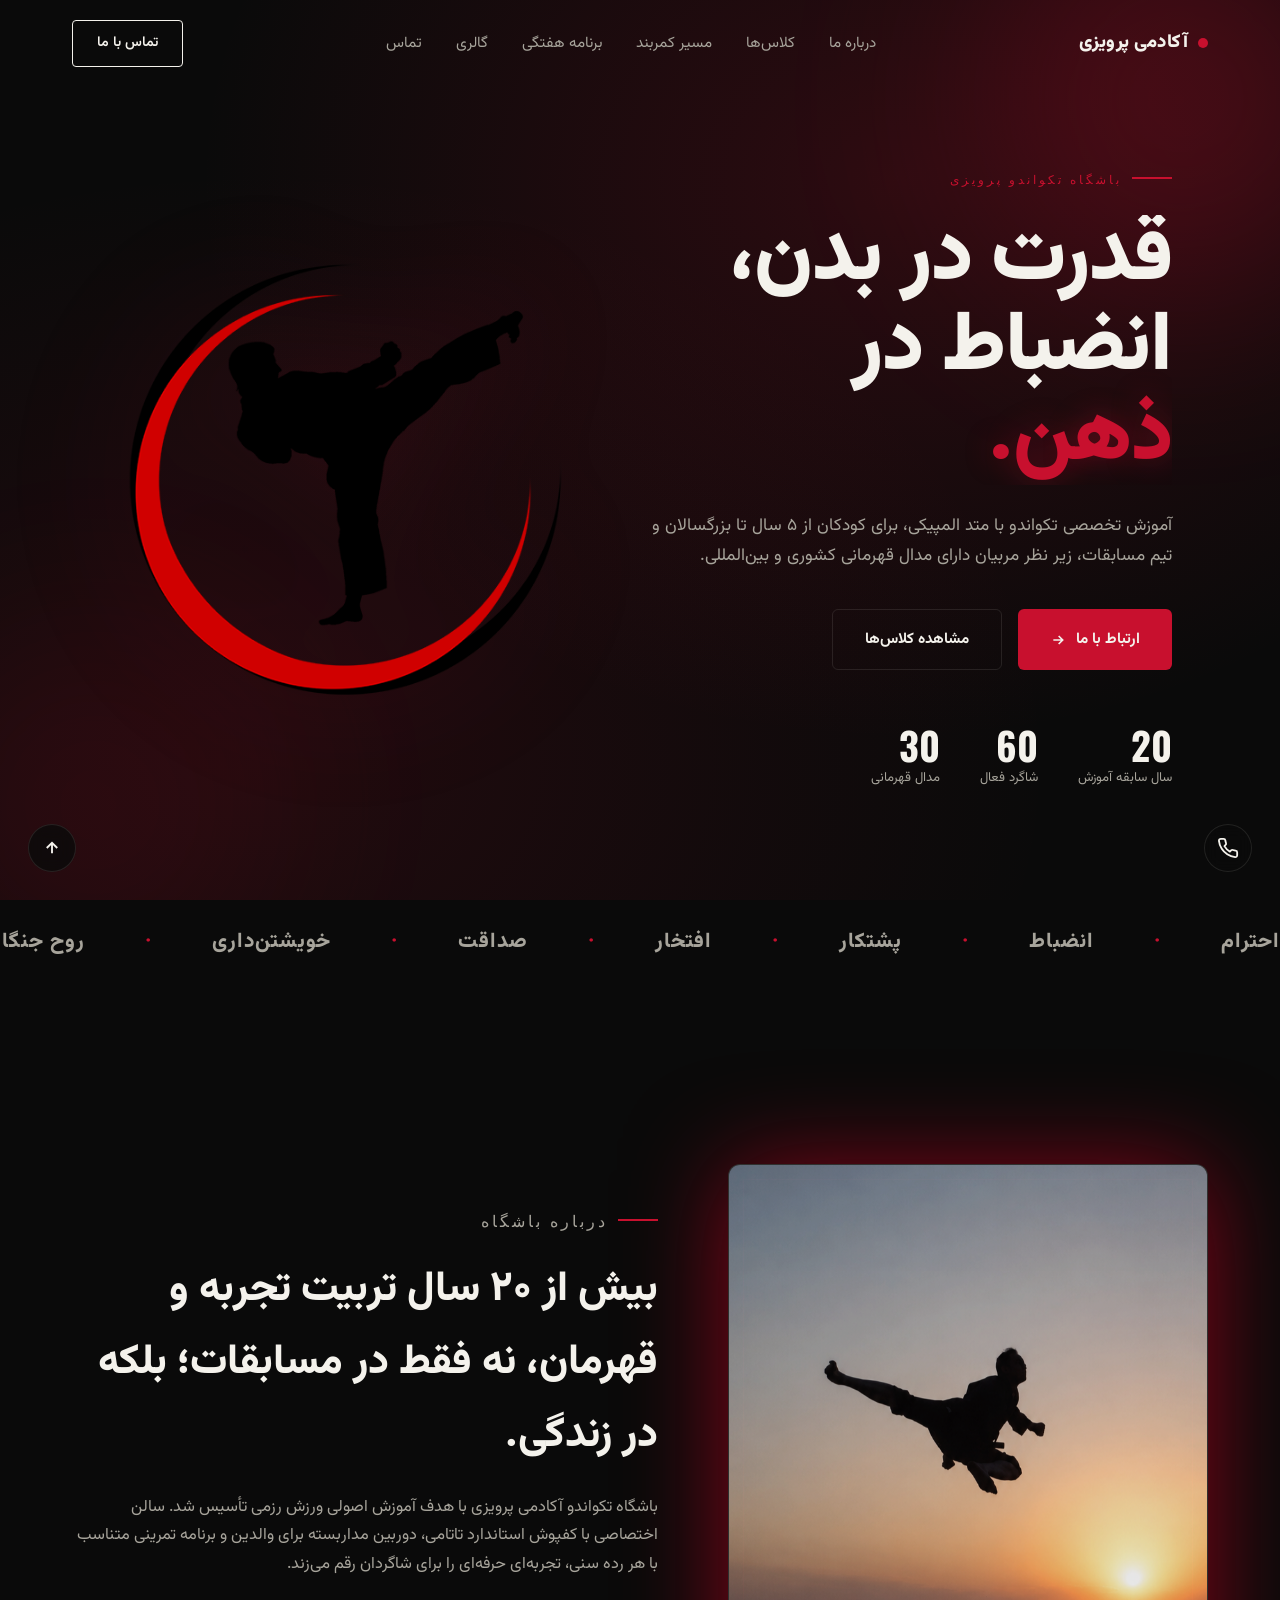
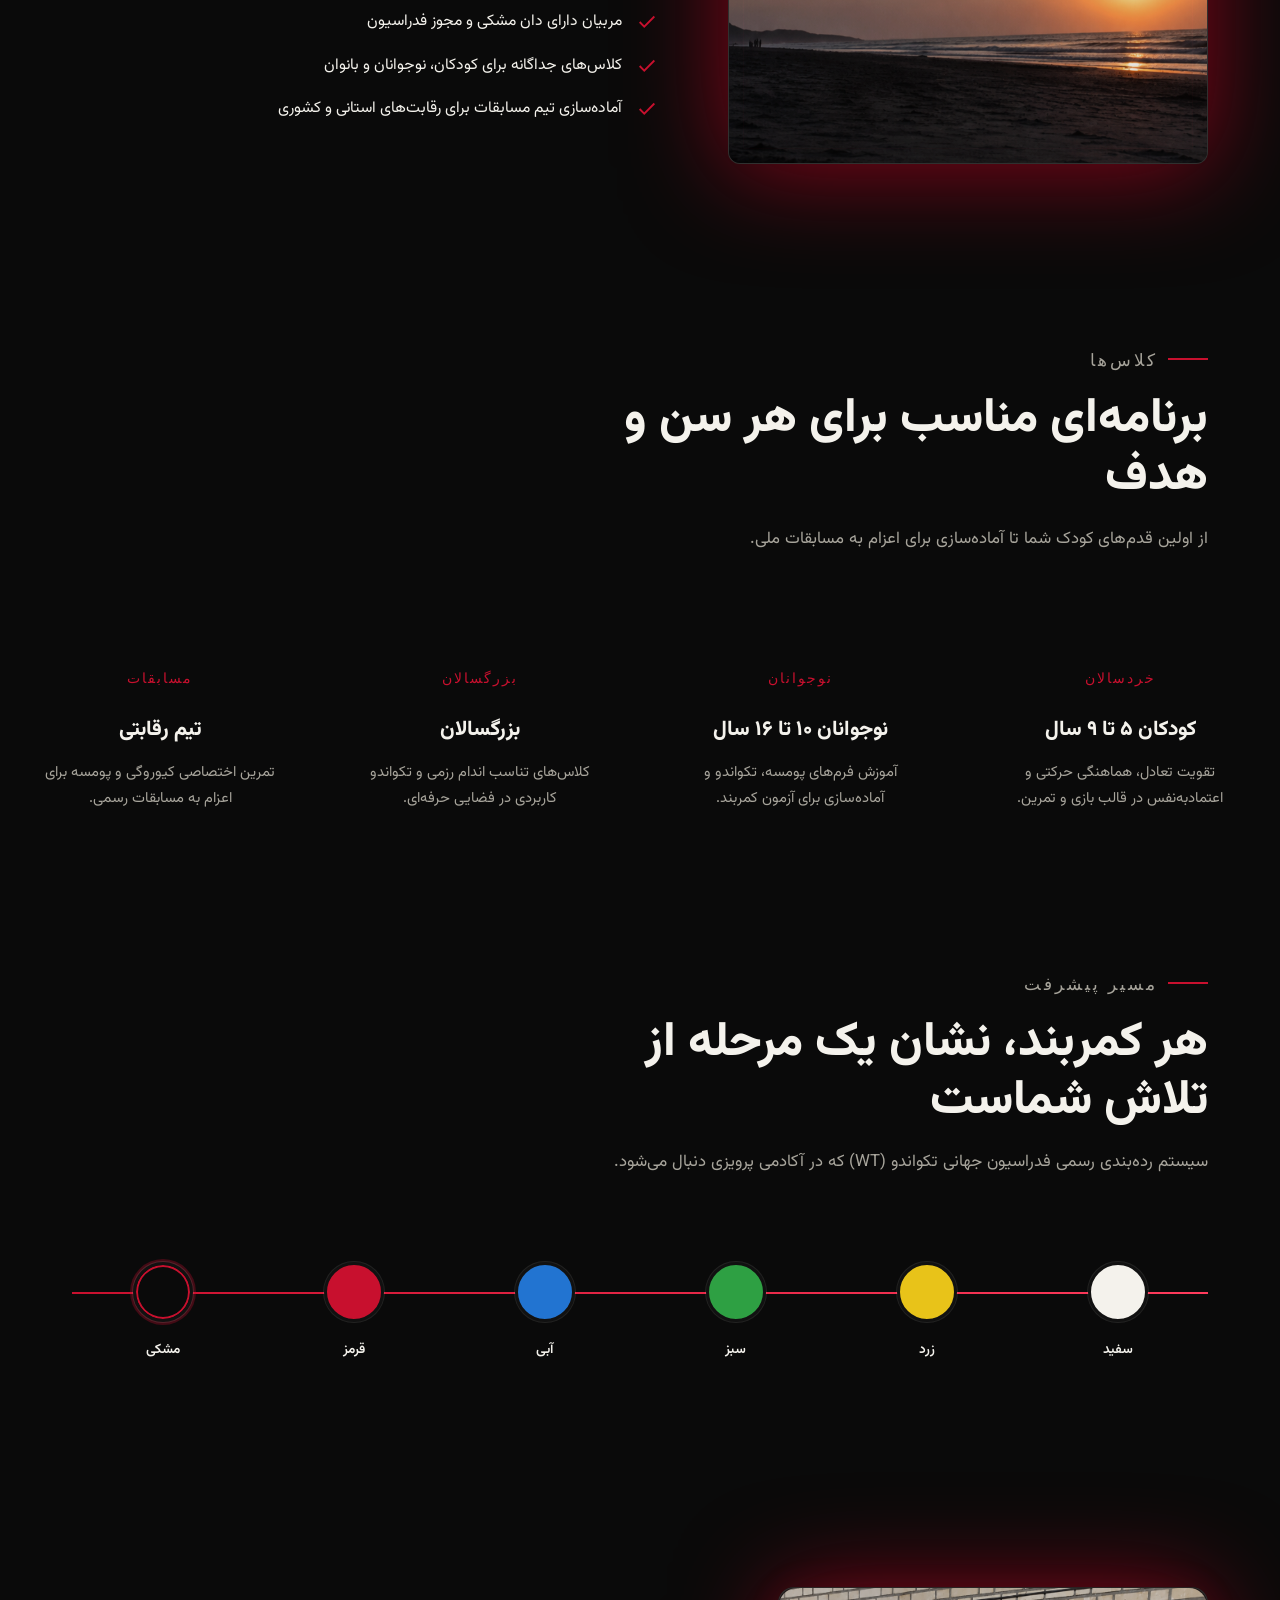
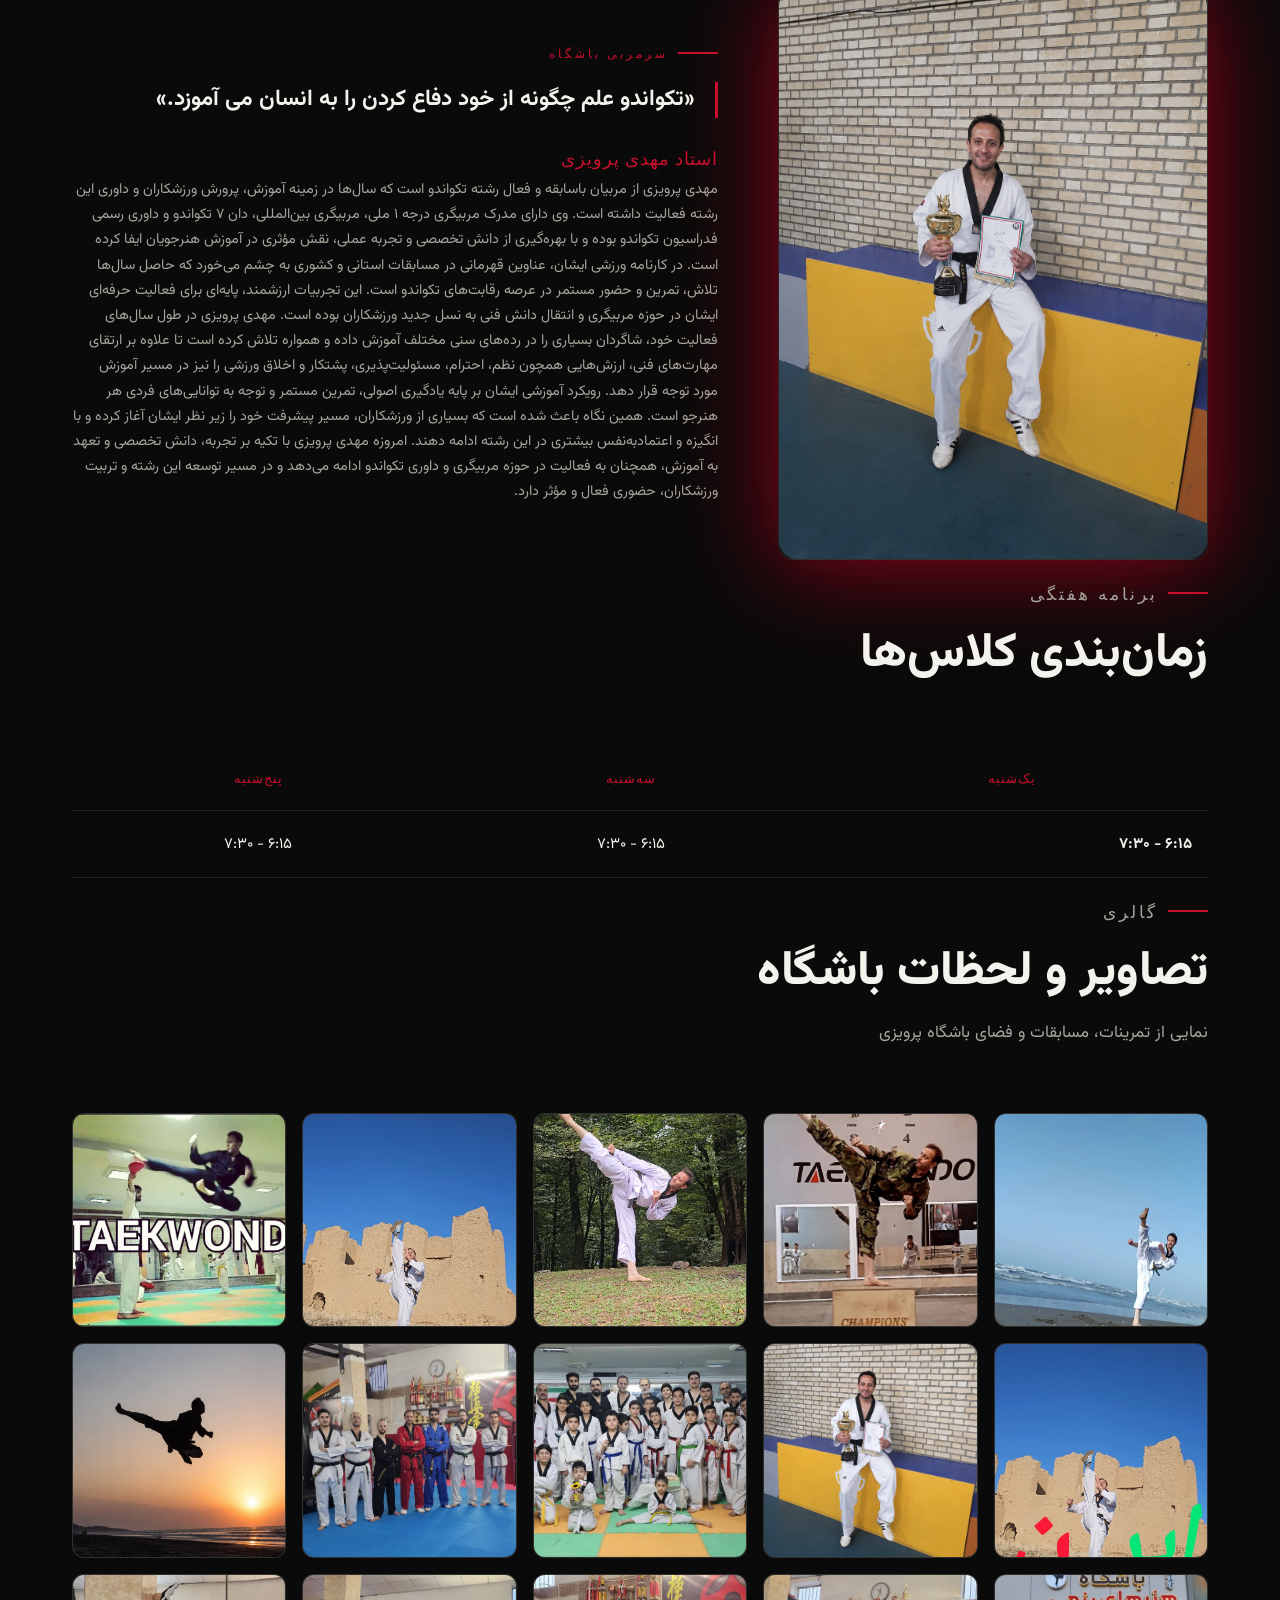
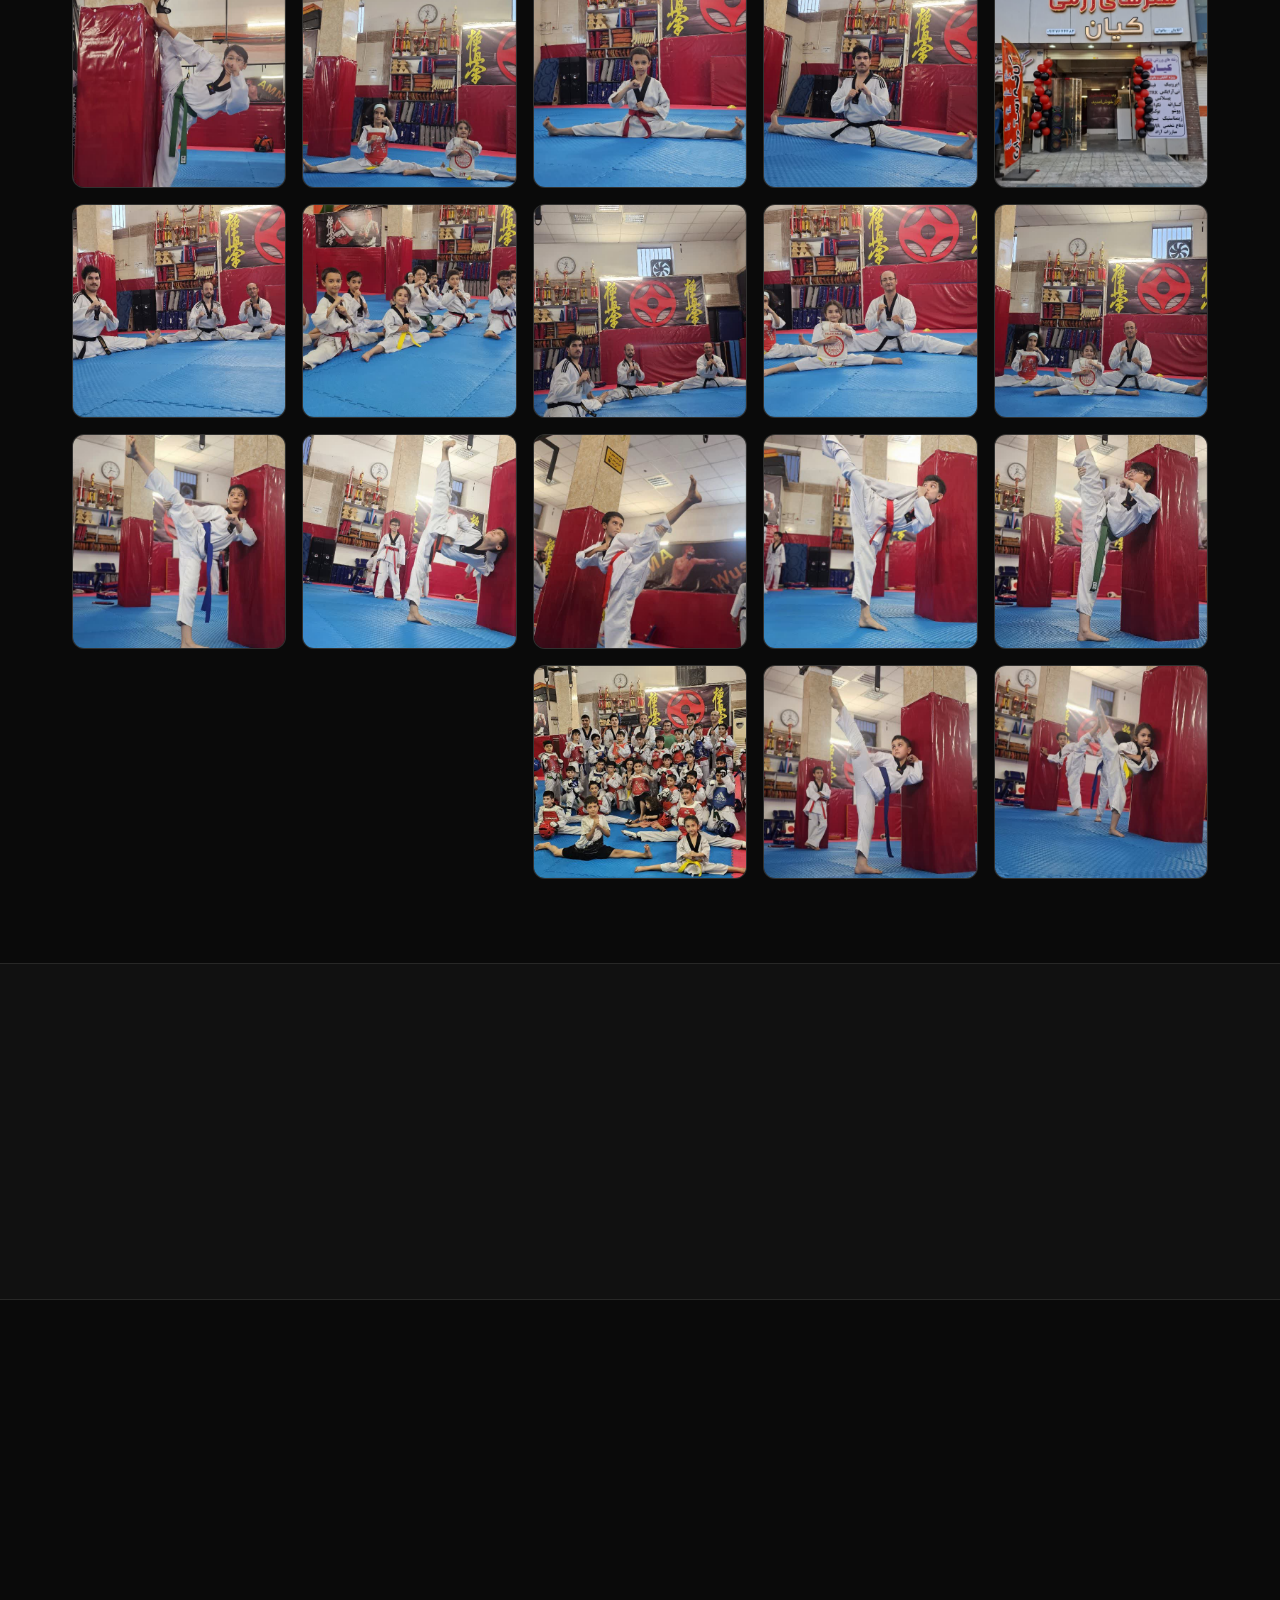
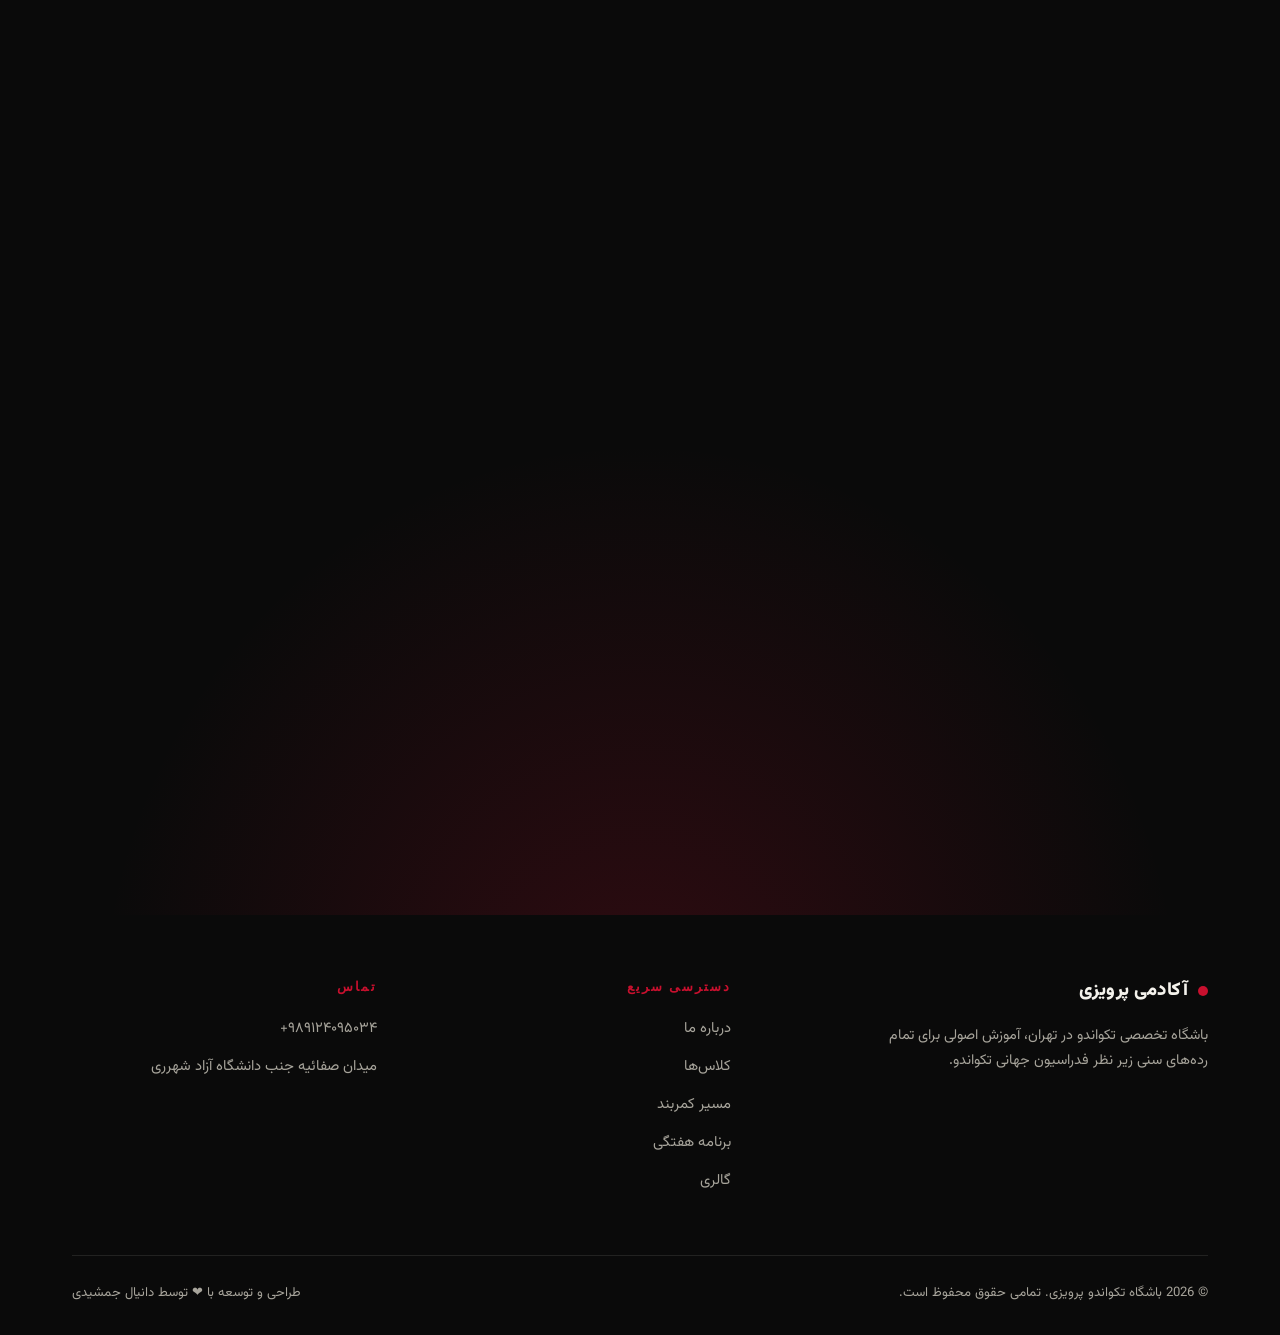
==== index.html @ 599b78d4 "Initial TKD Parvizi Project" ====
<!doctype html>
<html lang="fa" dir="rtl">
  <head>
    <meta charset="UTF-8" />
    <meta
      name="viewport"
      content="width=device-width, initial-scale=1.0, maximum-scale=5.0, viewport-fit=cover"
    />

    <!-- ==================== PWA META TAGS ==================== -->
    <meta name="theme-color" content="#0a0a0a" />
    <meta name="apple-mobile-web-app-capable" content="yes" />
    <meta name="mobile-web-app-capable" content="yes" />
    <meta name="apple-mobile-web-app-title" content="آکادمی تکواندو پرویزی" />
    <meta
      name="apple-mobile-web-app-status-bar-style"
      content="black-translucent"
    />

    <!-- ==================== APPLE TOUCH ICONS ==================== -->
    <link rel="apple-touch-icon" sizes="180x180" href="./assets/images/1.png?v=1" />
    <link rel="apple-touch-icon" sizes="152x152" href="./assets/images/1.png?v=1" />
    <link rel="apple-touch-icon" sizes="120x120" href="./assets/images/1.png?v=1" />
    <link rel="apple-touch-icon" sizes="76x76" href="./assets/images/1.png?v=1" />
    <link rel="apple-touch-icon" sizes="60x60" href="./assets/images/1.png?v=1" />

    <!-- ==================== FAVICON ==================== -->
    <link
      rel="icon"
      type="image/png?v=1"
      sizes="192x192"
      href="./assets/images/1.png?v=1"
    />
    <link
      rel="icon"
      type="image/png?v=1"
      sizes="32x32"
      href="./assets/images/1.png?v=1"
    />
    <link
      rel="icon"
      type="image/png?v=1"
      sizes="16x16"
      href="./assets/images/1.png?v=1"
    />
    <link rel="icon" type="image/x-icon" href="./assets/images/1.png?v=1" />
    <link
      rel="shortcut icon"
      href="./assets/images/1.png?v=1"
      type="image/x-icon"
    />

    <!-- ==================== MANIFEST ==================== -->
    <link rel="manifest" href="./assets/pwa/manifest.json?v=1" />

    <!-- ==================== PRIMARY SEO ==================== -->
    <title>آکادمی تکواندو پرویزی | حرفه‌ای‌ترین آموزش تکواندو در تهران</title>
    <meta
      name="description"
      content="آکادمی تکواندو پرویزی با ۲۰ سال سابقه، مربیان بین‌المللی دارای مدال جهانی، کلاس‌های تخصصی کودکان، نوجوانان، بزرگسالان و تیم مسابقات. جلسه رایگان رزرو کنید."
    />
    <meta
      name="keywords"
      content="آکادمی تکواندو, آموزش تکواندو, تکواندو تهران, کلاس تکواندو, مربی تکواندو, دان مشکی, تکواندو کودکان, تکواندو پرویزی, تکواندو بزرگسالان, مهدی پرویزی"
    />
    <meta name="author" content="آکادمی تکواندو پرویزی" />
    <meta name="robots" content="index, follow, max-image-preview:large" />
    <link rel="canonical" href="https://tkdparvizi.github.io/" />

    <!-- ==================== OPEN GRAPH ==================== -->
    <meta property="og:type" content="website" />
    <meta property="og:locale" content="fa_IR" />
    <meta
      property="og:title"
      content="آکادمی تکواندو پرویزی | قدرت، انضباط، افتخار"
    />
    <meta
      property="og:description"
      content="آموزش حرفه‌ای تکواندو برای همه سنین با مربیان بین‌المللی دارای مدال جهانی. کلاس رایگان آزمایشی رزرو کنید."
    />
    <meta property="og:url" content="https://tkdparvizi.github.io/" />
    <meta property="og:site_name" content="آکادمی تکواندو پرویزی" />
    <meta
      property="og:image"
      content="https://tkdparvizi.github.io/assets/images/1.png?v=1"
    />
    <meta property="og:image:width" content="1200" />
    <meta property="og:image:height" content="630" />

    <!-- ==================== TWITTER CARD ==================== -->
    <meta name="twitter:card" content="summary_large_image" />
    <meta
      name="twitter:title"
      content="آکادمی تکواندو پرویزی | قدرت، انضباط، افتخار"
    />
    <meta
      name="twitter:description"
      content="آموزش حرفه‌ای تکواندو برای همه سنین با مربیان بین‌المللی. کلاس رایگان آزمایشی رزرو کنید."
    />
    <meta
      name="twitter:image"
      content="https://tkdparvizi.github.io/assets/images/1.png?v=1"
    />

    <!-- ==================== PRELOAD & PERFORMANCE ==================== -->
    <link rel="preconnect" href="https://fonts.googleapis.com" />
    <link rel="preconnect" href="https://fonts.gstatic.com" crossorigin />
    <link
      href="https://fonts.googleapis.com/css2?family=Vazirmatn:wght@400;500;700;800;900&family=Oswald:wght@400;500;600;700&display=swap"
      rel="stylesheet"
    />

    <!-- ==================== STRUCTURED DATA (JSON-LD) ==================== -->
    <script type="application/ld+json">
      {
        "@context": "https://schema.org",
        "@type": "SportsActivityLocation",
        "name": "آکادمی تکواندو پرویزی",
        "alternateName": "Parvizi Taekwondo Academy",
        "description": "آموزش تکواندو برای کودکان، نوجوانان و بزرگسالان با مربیان بین‌المللی دارای مدال جهانی.",
        "url": "https://tkdparvizi.github.io/",
        "telephone": "+989124095034",
        "priceRange": "$$",
        "image": "https://tkdparvizi.github.io/assets/images/1.png?v=1",
        "address": {
          "@type": "PostalAddress",
          "streetAddress": "میدان صفائیه، جنب دانشگاه آزاد شهرری",
          "addressLocality": "تهران",
          "addressRegion": "تهران",
          "postalCode": "1234567890",
          "addressCountry": "IR"
        },
        "geo": {
          "@type": "GeoCoordinates",
          "latitude": 35.608909,
          "longitude": 51.4499243
        },
        "openingHoursSpecification": [
          {
            "@type": "OpeningHoursSpecification",
            "dayOfWeek": [
              "Saturday",
              "Sunday",
              "Monday",
              "Tuesday",
              "Wednesday",
              "Thursday"
            ],
            "opens": "18:15",
            "closes": "19:30"
          }
        ],
        "founder": {
          "@type": "Person",
          "name": "مهدی پرویزی",
          "jobTitle": "سرمربی و موسس",
          "description": "مربی درجه ۱ ملی، مربی بین‌المللی، دان ۷ تکواندو، داوری رسمی فدراسیون تکواندو"
        },
        "sameAs": [
          "https://www.instagram.com/taekwondo.parvizi/",
          "https://t.me/taekwondo_parvizi"
        ]
      }
    </script>

    <!-- ==================== STYLESHEETS ==================== -->
    <link rel="stylesheet" href="./assets/css/styles.css?v=1" />
  </head>
  <body>
    <!-- ==================== PRELOADER ==================== -->
    <div id="preloader">
      <div class="loader-ring"></div>
    </div>

    <!-- ==================== NAV ==================== -->
    <header class="site-nav" id="siteNav">
      <div class="wrap nav-inner">
        <a href="#top" class="brand"><span class="dot"></span> آکادمی پرویزی</a>
        <nav class="nav-links" id="navLinks">
          <a href="#about">درباره ما</a>
          <a href="#programs">کلاس‌ها</a>
          <a href="#belts">مسیر کمربند</a>
          <a href="#schedule">برنامه هفتگی</a>
          <a href="#gallery">گالری</a>
          <a href="#contact">تماس</a>
        </nav>
        <a href="#contact" class="nav-cta">تماس با ما</a>
        <button class="burger" id="burgerBtn" aria-label="منو">☰</button>
      </div>
    </header>

    <main id="top">
      <!-- ==================== HERO ==================== -->
      <section class="hero" aria-label="معرفی باشگاه">
        <div class="wrap hero-grid">
          <div>
            <p class="eyebrow">باشگاه تکواندو پرویزی</p>
            <h1>
              <span class="line"><span>قدرت در بدن،</span></span>
              <span class="line"
                ><span>انضباط در <span class="accent">ذهن.</span></span></span
              >
            </h1>
            <p class="lead">
              آموزش تخصصی تکواندو با متد المپیکی، برای کودکان از ۵ سال تا
              بزرگسالان و تیم مسابقات، زیر نظر مربیان دارای مدال قهرمانی کشوری و
              بین‌المللی.
            </p>
            <div class="hero-actions">
              <a href="#contact" class="btn btn-primary">
                ارتباط با ما
                <svg
                  width="16"
                  height="16"
                  viewBox="0 0 24 24"
                  fill="none"
                  stroke="currentColor"
                  stroke-width="2.5"
                >
                  <path d="M5 12h14M13 6l6 6-6 6" />
                </svg>
              </a>
              <a href="#programs" class="btn btn-ghost">مشاهده کلاس‌ها</a>
            </div>
            <div class="hero-stats">
              <div class="stat">
                <b data-count="20">0</b><span>سال سابقه آموزش</span>
              </div>
              <div class="stat">
                <b data-count="60">0</b><span>شاگرد فعال</span>
              </div>
              <div class="stat">
                <b data-count="30">0</b><span>مدال قهرمانی</span>
              </div>
            </div>
          </div>

          <div class="hero-art" aria-hidden="true">
            <img src="./assets/images/1.png?v=1" alt="header-img" />
          </div>
        </div>
      </section>

      <!-- ==================== MARQUEE ==================== -->
      <div class="marquee" aria-hidden="true">
        <div class="marquee-track">
          <span
            >احترام <em>·</em> انضباط <em>·</em> پشتکار <em>·</em> افتخار
            <em>·</em> صداقت <em>·</em> خویشتن‌داری <em>·</em> روح جنگاور
            <em>·</em></span
          >
          <span
            >احترام <em>·</em> انضباط <em>·</em> پشتکار <em>·</em> افتخار
            <em>·</em> صداقت <em>·</em> خویشتن‌داری <em>·</em> روح جنگاور
            <em>·</em></span
          >
        </div>
      </div>

      <!-- ==================== ABOUT ==================== -->
      <section id="about">
        <div class="wrap">
          <div class="about-grid">
            <div
              class="about-visual reveal"
              style="box-shadow: 0px 5px 100px #ba001fb6"
            >
              <img src="./assets/images/2.png?v=1" alt="about-img" />
            </div>
            <div class="about-text reveal">
              <p class="sec-tag">درباره باشگاه</p>
              <h2
                style="
                  font-family: var(--display);
                  font-weight: 800;
                  font-size: clamp(1.8rem, 3.6vw, 2.6rem);
                  margin-bottom: 20px;
                "
              >
                بیش از ۲۰ سال تربیت تجربه و قهرمان، نه فقط در مسابقات؛ بلکه در
                زندگی.
              </h2>
              <p>
                باشگاه تکواندو آکادمی پرویزی با هدف آموزش اصولی ورزش رزمی تأسیس
                شد. سالن اختصاصی با کفپوش استاندارد تاتامی، دوربین مداربسته برای
                والدین و برنامه تمرینی متناسب با هر رده سنی، تجربه‌ای حرفه‌ای را
                برای شاگردان رقم می‌زند.
              </p>
              <ul class="about-list">
                <li>
                  <svg
                    viewBox="0 0 24 24"
                    fill="none"
                    stroke="currentColor"
                    stroke-width="2.5"
                  >
                    <path d="M20 6L9 17l-5-5" />
                  </svg>
                  مربیان دارای دان مشکی و مجوز فدراسیون
                </li>
                <li>
                  <svg
                    viewBox="0 0 24 24"
                    fill="none"
                    stroke="currentColor"
                    stroke-width="2.5"
                  >
                    <path d="M20 6L9 17l-5-5" />
                  </svg>
                  کلاس‌های جداگانه برای کودکان، نوجوانان و بانوان
                </li>
                <li>
                  <svg
                    viewBox="0 0 24 24"
                    fill="none"
                    stroke="currentColor"
                    stroke-width="2.5"
                  >
                    <path d="M20 6L9 17l-5-5" />
                  </svg>
                  آماده‌سازی تیم مسابقات برای رقابت‌های استانی و کشوری
                </li>
              </ul>
            </div>
          </div>
        </div>
      </section>

      <!-- ==================== PROGRAMS ==================== -->
      <section id="programs" class="tight">
        <div class="wrap">
          <div class="sec-head reveal">
            <p class="sec-tag">کلاس‌ها</p>
            <h2>برنامه‌ای مناسب برای هر سن و هدف</h2>
            <p>
              از اولین قدم‌های کودک شما تا آماده‌سازی برای اعزام به مسابقات ملی.
            </p>
          </div>
        </div>
        <div class="program-grid reveal-stagger reveal">
          <div class="program-card rs-item">
            <span class="program-num"> خردسالان</span>
            <h3>کودکان ۵ تا ۹ سال</h3>
            <p>
              تقویت تعادل، هماهنگی حرکتی و اعتماد‌به‌نفس در قالب بازی و تمرین.
            </p>
          </div>
          <div class="program-card rs-item">
            <span class="program-num"> نوجوانان</span>
            <h3>نوجوانان ۱۰ تا ۱۶ سال</h3>
            <p>آموزش فرم‌های پومسه، تکواندو و آماده‌سازی برای آزمون کمربند.</p>
          </div>
          <div class="program-card rs-item">
            <span class="program-num"> بزرگسالان</span>
            <h3>بزرگسالان</h3>
            <p>کلاس‌های تناسب اندام رزمی و تکواندو کاربردی در فضایی حرفه‌ای.</p>
          </div>
          <div class="program-card rs-item">
            <span class="program-num"> مسابقات</span>
            <h3>تیم رقابتی</h3>
            <p>تمرین اختصاصی کیوروگی و پومسه برای اعزام به مسابقات رسمی.</p>
          </div>
        </div>
      </section>

      <!-- ==================== BELT PROGRESSION ==================== -->
      <section id="belts" class="belt-section">
        <div class="wrap">
          <div class="sec-head reveal">
            <p class="sec-tag">مسیر پیشرفت</p>
            <h2>هر کمربند، نشان یک مرحله از تلاش شماست</h2>
            <p>
              سیستم رده‌بندی رسمی فدراسیون جهانی تکواندو (WT) که در آکادمی
              پرویزی دنبال می‌شود.
            </p>
          </div>
          <div class="belt-track">
            <div class="belt-line">
              <div class="belt-line-fill" id="beltFill"></div>
            </div>
            <div class="belt-row" id="beltRow">
              <div class="belt-item">
                <div class="belt-chip" style="background: #f4f2ec"></div>
                <span>سفید</span>
              </div>
              <div class="belt-item">
                <div class="belt-chip" style="background: #e8c319"></div>
                <span>زرد</span>
              </div>
              <div class="belt-item">
                <div class="belt-chip" style="background: #2ea043"></div>
                <span>سبز</span>
              </div>
              <div class="belt-item">
                <div class="belt-chip" style="background: #2274d1"></div>
                <span>آبی</span>
              </div>
              <div class="belt-item">
                <div class="belt-chip" style="background: #c8102e"></div>
                <span>قرمز</span>
              </div>
              <div class="belt-item">
                <div
                  class="belt-chip"
                  style="
                    background: #0a0a0a;
                    box-shadow:
                      0 0 0 1px var(--line),
                      inset 0 0 0 2px var(--red),
                      0 0 0 3px rgba(200, 16, 46, 0.3);
                  "
                ></div>
                <span>مشکی</span>
              </div>
            </div>
          </div>
        </div>
      </section>

      <!-- ==================== INSTRUCTOR ==================== -->
      <section id="instructor">
        <div class="wrap">
          <div class="instructor-grid">
            <div
              class="instructor-photo reveal"
              style="box-shadow: 0px 5px 100px #ba001fb6"
            >
              <img src="./assets/images/3.jpg?v=1" alt="master-img" />
            </div>
            <div class="reveal">
              <p class="sec-tag">سرمربی باشگاه</p>
              <p class="instructor-quote">
                «تکواندو علم چگونه از خود دفاع کردن را به انسان می آموزد.»
              </p>
              <p class="instructor-name">استاد مهدی پرویزی</p>

              <p class="instructor-title">
                مهدی پرویزی از مربیان باسابقه و فعال رشته تکواندو است که سال‌ها
                در زمینه آموزش، پرورش ورزشکاران و داوری این رشته فعالیت داشته
                است. وی دارای مدرک مربیگری درجه ۱ ملی، مربیگری بین‌المللی، دان ۷
                تکواندو و داوری رسمی فدراسیون تکواندو بوده و با بهره‌گیری از
                دانش تخصصی و تجربه عملی، نقش مؤثری در آموزش هنرجویان ایفا کرده
                است. در کارنامه ورزشی ایشان، عناوین قهرمانی در مسابقات استانی و
                کشوری به چشم می‌خورد که حاصل سال‌ها تلاش، تمرین و حضور مستمر در
                عرصه رقابت‌های تکواندو است. این تجربیات ارزشمند، پایه‌ای برای
                فعالیت حرفه‌ای ایشان در حوزه مربیگری و انتقال دانش فنی به نسل
                جدید ورزشکاران بوده است. مهدی پرویزی در طول سال‌های فعالیت خود،
                شاگردان بسیاری را در رده‌های سنی مختلف آموزش داده و همواره تلاش
                کرده است تا علاوه بر ارتقای مهارت‌های فنی، ارزش‌هایی همچون نظم،
                احترام، مسئولیت‌پذیری، پشتکار و اخلاق ورزشی را نیز در مسیر آموزش
                مورد توجه قرار دهد. رویکرد آموزشی ایشان بر پایه یادگیری اصولی،
                تمرین مستمر و توجه به توانایی‌های فردی هر هنرجو است. همین نگاه
                باعث شده است که بسیاری از ورزشکاران، مسیر پیشرفت خود را زیر نظر
                ایشان آغاز کرده و با انگیزه و اعتمادبه‌نفس بیشتری در این رشته
                ادامه دهند. امروزه مهدی پرویزی با تکیه بر تجربه، دانش تخصصی و
                تعهد به آموزش، همچنان به فعالیت در حوزه مربیگری و داوری تکواندو
                ادامه می‌دهد و در مسیر توسعه این رشته و تربیت ورزشکاران، حضوری
                فعال و مؤثر دارد.
              </p>
            </div>
          </div>
        </div>
      </section>

      <!-- ==================== SCHEDULE ==================== -->
      <section id="schedule" class="tight">
        <div class="wrap">
          <div class="sec-head reveal">
            <p class="sec-tag">برنامه هفتگی</p>
            <h2>زمان‌بندی کلاس‌ها</h2>
          </div>
          <div class="reveal" style="overflow-x: auto">
            <table class="schedule">
              <thead>
                <tr>
                  <th>یک‌شنبه</th>
                  <th>سه‌شنبه</th>
                  <th>پنج‌شنبه</th>
                </tr>
              </thead>
              <tbody>
                <tr>
                  <td>۶:۱۵ - ۷:۳۰</td>
                  <td>۶:۱۵ - ۷:۳۰</td>
                  <td>۶:۱۵ - ۷:۳۰</td>
                </tr>
              </tbody>
            </table>
          </div>
        </div>
      </section>

      <!-- ==================== GALLERY ==================== -->
      <section id="gallery" class="tight">
        <div class="wrap">
          <div class="sec-head reveal">
            <p class="sec-tag">گالری</p>
            <h2>تصاویر و لحظات باشگاه</h2>
            <p>نمایی از تمرینات، مسابقات و فضای باشگاه پرویزی</p>
          </div>
          <div class="gallery-grid reveal" id="galleryGrid">
            <!-- items will be injected by JS -->
          </div>
        </div>
      </section>
      <br />
      <br />
      <br />
      <!-- ==================== SOCIAL LINKS ==================== -->
      <section class="social-section" id="social">
        <div class="wrap">
          <div
            class="sec-head reveal"
            style="max-width: 100%; text-align: center; margin: 0 auto 20px"
          >
            <p class="sec-tag" style="justify-content: center">
              ارتباط در فضای مجازی
            </p>
            <h2>ما را در شبکه‌های اجتماعی دنبال کنید</h2>
          </div>
          <div class="social-grid reveal">
            <a
              href="https://www.instagram.com/taekwondo.parvizi/"
              class="social-card"
            >
              <svg
                fill="#000000"
                height="200px"
                width="200px"
                version="1.1"
                id="Shopicons"
                xmlns="http://www.w3.org/2000/svg"
                xmlns:xlink="http://www.w3.org/1999/xlink"
                viewBox="0 0 48 48"
                xml:space="preserve"
              >
                <g id="SVGRepo_bgCarrier" stroke-width="0"></g>
                <g
                  id="SVGRepo_tracerCarrier"
                  stroke-linecap="round"
                  stroke-linejoin="round"
                ></g>
                <g id="SVGRepo_iconCarrier">
                  <style type="text/css">
                    .st0 {
                      fill: none;
                    }
                  </style>
                  <g>
                    <path class="st0" d="M0,0h48v48H0V0z"></path>
                    <path
                      d="M36,4H12c-4.4,0-8,3.6-8,8v24c0,4.4,3.6,8,8,8h24c4.4,0,8-3.6,8-8V12C44,7.6,40.4,4,36,4z M24,34c-5.5,0-10-4.5-10-10 s4.5-10,10-10s10,4.5,10,10S29.5,34,24,34z M35,15c-1.1,0-2-0.9-2-2c0-1.1,0.9-2,2-2s2,0.9,2,2C37,14.1,36.1,15,35,15z"
                    ></path>
                  </g>
                </g>
              </svg>
              <span>اینستاگرام </span>
            </a>
            <a href="https://web.eitaa.com/#-15273045" class="social-card">
              <svg
                fill="#000000"
                viewBox="0 0 24 24"
                role="img"
                xmlns="http://www.w3.org/2000/svg"
              >
                <g id="SVGRepo_bgCarrier" stroke-width="0"></g>
                <g
                  id="SVGRepo_tracerCarrier"
                  stroke-linecap="round"
                  stroke-linejoin="round"
                ></g>
                <g id="SVGRepo_iconCarrier">
                  <path
                    d="M5.968 23.942a6.624 6.624 0 0 1-2.332-.83c-1.62-.929-2.829-2.593-3.217-4.426-.151-.717-.17-1.623-.15-7.207C.288 5.47.274 5.78.56 4.79c.142-.493.537-1.34.823-1.767C2.438 1.453 3.99.445 5.913.08c.384-.073.94-.08 6.056-.08 6.251 0 6.045-.009 7.066.314a6.807 6.807 0 0 1 4.314 4.184c.33.937.346 1.087.369 3.555l.02 2.23-.391.268c-.558.381-1.29 1.06-2.316 2.15-1.182 1.256-2.376 2.42-2.982 2.907-1.309 1.051-2.508 1.651-3.726 1.864-.634.11-1.682.067-2.302-.095-.553-.144-.517-.168-.726.464a6.355 6.355 0 0 0-.318 1.546l-.031.407-.146-.03c-1.215-.241-2.419-1.285-2.884-2.5a3.583 3.583 0 0 1-.26-1.219l-.016-.34-.309-.284c-.644-.59-1.063-1.312-1.195-2.061-.212-1.193.34-2.542 1.538-3.756 1.264-1.283 3.127-2.29 4.953-2.68.658-.14 1.818-.177 2.403-.075 1.138.198 2.067.773 2.645 1.639.182.271.195.31.177.555a.812.812 0 0 1-.183.493c-.465.651-1.848 1.348-3.336 1.68-2.625.585-4.294-.142-4.033-1.759.026-.163.04-.304.031-.313-.032-.032-.293.104-.575.3-.479.334-.903.984-1.05 1.607-.036.156-.05.406-.034.65.02.331.053.454.192.736.092.186.275.45.408.589l.24.251-.096.122a4.845 4.845 0 0 0-.677 1.217 3.635 3.635 0 0 0-.105 1.815c.103.461.421 1.095.739 1.468.242.285.797.764.886.764.024 0 .044-.048.044-.106.001-.23.184-.973.326-1.327.423-1.058 1.351-1.96 2.82-2.74.245-.13.952-.47 1.572-.757 1.36-.63 2.103-1.015 2.511-1.305 1.176-.833 1.903-2.065 2.14-3.625.086-.57.086-1.634 0-2.207-.368-2.438-2.195-4.096-4.818-4.37-2.925-.307-6.648 1.953-8.942 5.427-1.116 1.69-1.87 3.565-2.187 5.443-.123.728-.169 2.08-.093 2.75.193 1.704.822 3.078 1.903 4.156a6.531 6.531 0 0 0 1.87 1.313c2.368 1.13 4.99 1.155 7.295.071.996-.469 1.974-1.196 3.023-2.25 1.02-1.025 1.71-1.88 3.592-4.458 1.04-1.423 1.864-2.368 2.272-2.605l.15-.086-.019 3.091c-.018 2.993-.022 3.107-.123 3.561-.6 2.678-2.54 4.636-5.195 5.242l-.468.107-5.775.01c-4.734.008-5.85-.002-6.19-.056z"
                  ></path>
                </g>
              </svg>
              <span>ایتا </span>
            </a>
            <a
              href="https://web.bale.ai/chat?uid=5353956079"
              class="social-card"
            >
              <svg
                fill="#000000"
                viewBox="0 0 24 24"
                role="img"
                xmlns="http://www.w3.org/2000/svg"
              >
                <g id="SVGRepo_bgCarrier" stroke-width="0"></g>
                <g
                  id="SVGRepo_tracerCarrier"
                  stroke-linecap="round"
                  stroke-linejoin="round"
                ></g>
                <g id="SVGRepo_iconCarrier">
                  <path
                    d="M11.425 23.987a12.218 12.218 0 0 1-2.95-.514 6.578 6.578 0 0 0-.336-.116C4.936 22.303 2.22 19.763.913 16.599a11.92 11.92 0 0 1-.9-4.063C.005 12.377.001 10.246 0 6.74 0 .71-.005 1.137.07.903.23.394.673.05 1.224.005c.421-.034.7.088 1.603.699.562.38 1.119.78 1.796 1.289.315.237.353.261.376.247l.35-.23c.58-.381 1.11-.677 1.7-.945A11.913 11.913 0 0 1 9.766.21a11.19 11.19 0 0 1 2.041-.2c1.14-.016 2.077.091 3.152.36 3.55.888 6.538 3.411 8.028 6.78.492 1.113.845 2.43.945 3.522.033.366.039.43.053.611.008.105.015.406.015.669 0 .783-.065 1.57-.169 2.064a5.474 5.474 0 0 0-.046.26c-.056.378-.214.987-.399 1.535-.205.613-.367.999-.684 1.633a11.95 11.95 0 0 1-2.623 3.436c-.44.396-.829.705-1.26 1.003-.647.445-1.307.812-2.039 1.134-.6.265-1.44.539-2.101.686a11.165 11.165 0 0 1-1.178.202 12.28 12.28 0 0 1-2.076.082zm-.61-5.92c.294-.06.678-.209.864-.337.144-.099.428-.376 2.064-2.013a161.8 161.8 0 0 1 1.764-1.753c.017 0 1.687-1.67 1.687-1.689 0-.02 1.64-1.648 1.661-1.648.01 0 .063-.047.118-.106.467-.495.682-.957.716-1.547.026-.433-.06-.909-.217-1.196a2.552 2.552 0 0 0-.983-1.024c-.281-.163-.512-.233-.888-.27-.306-.031-.688 0-.948.075-.243.07-.603.274-.853.481-.042.035-1.279 1.265-2.748 2.733l-2.671 2.67-1.093-1.09c-.6-.6-1.12-1.114-1.155-1.142a2.419 2.419 0 0 0-1.338-.51c-.404-.013-.91.09-1.224.25a2.89 2.89 0 0 0-.659.526c-.108.12-.287.357-.29.385-.003.03-.009.044-.065.16a2.312 2.312 0 0 0-.224.91c-.011.229-.01.265.019.491.045.353.24.781.51 1.115.05.063.97.992 2.044 2.064 1.507 1.505 1.98 1.97 2.074 2.039.327.24.683.388 1.101.456.182.03.5.016.734-.03z"
                  ></path>
                </g>
              </svg>
              <span>بله </span>
            </a>
          </div>
        </div>
      </section>

      <!-- ==================== CONTACT ==================== -->
      <section id="contact" class="contact-band">
        <div class="wrap">
          <div class="sec-head reveal">
            <p class="sec-tag">تماس و آدرس</p>
            <h2>اولین قدم را همین امروز بردارید</h2>
            <p>
              یک جلسه تمرین آزمایشی رایگان، بدون نیاز به تعهد، برای آشنایی شما
              با فضای باشگاه.
            </p>
          </div>
          <div class="contact-grid">
            <ul class="contact-info reveal">
              <li>
                <svg
                  viewBox="0 0 24 24"
                  fill="none"
                  stroke="currentColor"
                  stroke-width="2"
                >
                  <path d="M21 10c0 7-9 13-9 13s-9-6-9-13a9 9 0 0118 0z" />
                  <circle cx="12" cy="10" r="3" />
                </svg>
                <div>
                  <b>آدرس باشگاه</b
                  ><span>میدان صفائیه جنب دانشگاه آزاد شهرری</span>
                </div>
              </li>
              <li>
                <svg
                  viewBox="0 0 24 24"
                  fill="none"
                  stroke="currentColor"
                  stroke-width="2"
                >
                  <path
                    d="M22 16.92v3a2 2 0 01-2.18 2 19.79 19.79 0 01-8.63-3.07 19.5 19.5 0 01-6-6 19.79 19.79 0 01-3.07-8.67A2 2 0 014.11 2h3a2 2 0 012 1.72c.127.96.361 1.903.7 2.81a2 2 0 01-.45 2.11L8.09 9.91a16 16 0 006 6l1.27-1.27a2 2 0 012.11-.45c.907.339 1.85.573 2.81.7A2 2 0 0122 16.92z"
                  />
                </svg>
                <div><b>شماره تماس</b><span dir="ltr">+۹۸۹۱۲۴۰۹۵۰۳۴</span></div>
              </li>
              <li>
                <svg
                  viewBox="0 0 24 24"
                  fill="none"
                  stroke="currentColor"
                  stroke-width="2"
                >
                  <rect x="3" y="4" width="18" height="18" rx="2" />
                  <path d="M16 2v4M8 2v4M3 10h18" />
                </svg>
                <div>
                  <b>ساعات کاری</b><span>روزهای فرد ۱۸:۱۵ الی ۱۹:۳۰</span>
                </div>
              </li>
            </ul>
            <div class="map-frame reveal">
              <iframe
                title="نقشه باشگاه تکواندو پرویزی"
                src="https://neshan.org/maps/iframe/places/7bQDF2PxuukR/35.608909/51.4499243"
                width="600"
                height="450"
                allowfullscreen
                loading="lazy"
              ></iframe>
            </div>
          </div>
        </div>
      </section>

      <!-- ==================== FINAL CTA ==================== -->
      <section class="cta-final">
        <div class="wrap reveal">
          <h2>آماده‌ای اولین ضربه را بزنی؟</h2>
          <p>
            جای خود را برای جلسه آزمایشی رایگان این هفته رزرو کنید؛ ظرفیت هر
            کلاس محدود است.
          </p>
          <a href="tel:+989124095034" class="btn btn-primary">تماس بگیرید</a>
        </div>
      </section>
    </main>

    <!-- ==================== FOOTER ==================== -->
    <footer>
      <div class="wrap">
        <div class="footer-grid">
          <div class="footer-brand">
            <a href="#top" class="brand"
              ><span class="dot"></span> آکادمی پرویزی</a
            >
            <p>
              باشگاه تخصصی تکواندو در تهران، آموزش اصولی برای تمام رده‌های سنی
              زیر نظر فدراسیون جهانی تکواندو.
            </p>
          </div>
          <div class="footer-col">
            <h4>دسترسی سریع</h4>
            <ul>
              <li><a href="#about">درباره ما</a></li>
              <li><a href="#programs">کلاس‌ها</a></li>
              <li><a href="#belts">مسیر کمربند</a></li>
              <li><a href="#schedule">برنامه هفتگی</a></li>
              <li><a href="#gallery">گالری</a></li>
            </ul>
          </div>
          <div class="footer-col">
            <h4>تماس</h4>
            <ul>
              <li><a href="tel:+989124095034" dir="ltr">+۹۸۹۱۲۴۰۹۵۰۳۴</a></li>
              <li>
                <a href="#contact">میدان صفائیه جنب دانشگاه آزاد شهرری</a>
              </li>
            </ul>
          </div>
        </div>
        <div class="footer-bottom">
          <span
            >© <span id="year"></span> باشگاه تکواندو پرویزی. تمامی حقوق محفوظ
            است.</span
          >
          <span>طراحی و توسعه با ❤ توسط دانیال جمشیدی</span>
        </div>
      </div>
    </footer>

    <!-- ==================== FLOATING BUTTONS ==================== -->
    <!-- دکمه بازگشت به بالا (سمت چپ) -->
    <button class="to-top" id="toTop" aria-label="بازگشت به بالا">
      <svg
        width="18"
        height="18"
        viewBox="0 0 24 24"
        fill="none"
        stroke="#f4f2ec"
        stroke-width="2.5"
      >
        <path d="M12 19V5M5 12l7-7 7 7" />
      </svg>
    </button>

    <!-- دکمه تماس (سمت راست) -->
    <a
      href="tel:+989124095034"
      class="call-btn"
      id="callBtn"
      aria-label="تماس با ما"
    >
      <svg
        viewBox="0 0 24 24"
        fill="none"
        stroke="currentColor"
        stroke-width="2.5"
        stroke-linecap="round"
        stroke-linejoin="round"
      >
        <path
          d="M22 16.92v3a2 2 0 0 1-2.18 2 19.79 19.79 0 0 1-8.63-3.07 19.5 19.5 0 0 1-6-6 19.79 19.79 0 0 1-3.07-8.67A2 2 0 0 1 4.11 2h3a2 2 0 0 1 2 1.72c.127.96.361 1.903.7 2.81a2 2 0 0 1-.45 2.11L8.09 9.91a16 16 0 0 0 6 6l1.27-1.27a2 2 0 0 1 2.11-.45c.907.339 1.85.573 2.81.7A2 2 0 0 1 22 16.92z"
        />
      </svg>
    </a>

    <!-- Lightbox -->
    <div class="lightbox" id="lightbox">
      <button class="lightbox-close" id="lightboxClose">&times;</button>
      <img class="lightbox-content" id="lightboxImg" src="" alt="گالری" />
    </div>

    <script src="./assets/js/script.js?v=1"></script>
    <script src="./assets/pwa/pwa.js?v=1"></script>
  </body>
</html>
---- assets/css/styles.css ----
/* ============================================================
       DESIGN TOKENS — ENHANCED
    ============================================================ */
    :root {
      --black: #0a0a0a;
      --black-2: #111111;
      --black-3: #1a1a1a;
      --bone: #f4f2ec;
      --bone-dim: #a7a49b;
      --red: #c8102e;
      --red-glow: #c8102e66;
      --line: rgba(244, 242, 236, 0.10);
      --display: "Vazirmatn", sans-serif;
      --body: "Vazirmatn", sans-serif;
      --mono: "Oswald", sans-serif;
      --ease: cubic-bezier(0.19, 1, 0.22, 1);
      --ease-out: cubic-bezier(0, 0, 0.2, 1);
    }

   * {margin: 0;padding: 0;box-sizing: border-box;}html {scroll-behavior: smooth;}body {background: var(--black);color: var(--bone);font-family: var(--body);line-height: 1.75;overflow-x: hidden;-webkit-font-smoothing: antialiased;}img {max-width: 100%;display: block;}a {color: inherit;text-decoration: none;}ul {list-style: none;}section {position: relative;}.wrap {max-width: 1200px;margin: 0 auto;padding: 0 32px;}::selection {background: var(--red);color: var(--bone);}#preloader {position: fixed;inset: 0;z-index: 9999;background: var(--black);display: flex;flex-direction: column;align-items: center;justify-content: center;transition: opacity 0.8s var(--ease), visibility 0.8s var(--ease);}#preloader.hidden {opacity: 0;visibility: hidden;pointer-events: none;}.loader-ring {width: 80px;height: 80px;border-radius: 50%;border: 4px solid var(--line);border-top-color: var(--red);animation: spin 1s linear infinite;position: relative;}.loader-ring::after {content: "";position: absolute;inset: 0;display: flex;align-items: center;justify-content: center;font-family: var(--display);font-weight: 900;font-size: 0.7rem;color: var(--bone);letter-spacing: 2px;}@keyframes spin {to {transform: rotate(360deg);}}.loader-text {margin-top: 24px;font-family: var(--mono);color: var(--bone-dim);font-size: 0.8rem;letter-spacing: 4px;animation: pulse 1.6s ease-in-out infinite;}@keyframes pulse {0%, 100% {opacity: 0.4;}50% {opacity: 1;}}header.site-nav {position: fixed;inset-inline: 0;top: 0;z-index: 100;padding: 20px 0;transition: background 0.45s var(--ease), padding 0.45s var(--ease), border-color 0.45s var(--ease), backdrop-filter 0.45s;border-bottom: 1px solid transparent;}header.site-nav.scrolled {background: rgba(10, 10, 10, 0.78);backdrop-filter: blur(16px) saturate(1.2);-webkit-backdrop-filter: blur(16px) saturate(1.2);padding: 12px 0;border-color: var(--line);box-shadow: 0 4px 30px rgba(0, 0, 0, 0.5);}.nav-inner {display: flex;align-items: center;justify-content: space-between;}.brand {display: flex;align-items: center;gap: 10px;font-family: var(--display);font-weight: 900;font-size: 1.15rem;letter-spacing: 0.5px;}.brand .dot {width: 10px;height: 10px;background: var(--red);border-radius: 50%;display: inline-block;animation: pulse-dot 2.2s ease-in-out infinite;}@keyframes pulse-dot {0%, 100% {transform: scale(1);opacity: 1;}50% {transform: scale(0.7);opacity: 0.6;}}.nav-links {display: flex;gap: 34px;font-size: 0.95rem;}.nav-links a {position: relative;padding: 4px 0;color: var(--bone-dim);transition: color 0.3s;}.nav-links a::after {content: "";position: absolute;bottom: 0;right: 0;width: 0;height: 2px;background: var(--red);transition: width 0.4s var(--ease);}.nav-links a:hover {color: var(--bone);}.nav-links a:hover::after {width: 100%;}.nav-cta {border: 1px solid var(--bone);padding: 10px 24px;font-size: 0.88rem;font-weight: 600;border-radius: 4px;transition: background 0.35s, color 0.35s, border-color 0.35s, transform 0.3s var(--ease);}.nav-cta:hover {background: var(--red);border-color: var(--red);transform: translateY(-2px);box-shadow: 0 8px 24px -6px var(--red-glow);}.burger {display: none;background: none;border: none;color: var(--bone);font-size: 1.8rem;cursor: pointer;padding: 0 8px;z-index: 101;transition: transform 0.3s ease;}@media (max-width: 860px) {.nav-links {display: none;}.burger {display: block;}.burger.active {transform: rotate(90deg);}.nav-links.mobile-open {display: flex;flex-direction: column;position: fixed;inset: 0;top: 0;right: 0;width: 80%;max-width: 320px;height: 100vh;background: rgba(10, 10, 10, 0.96);backdrop-filter: blur(24px);-webkit-backdrop-filter: blur(24px);padding: 80px 32px 40px;gap: 24px;border-left: 1px solid var(--line);align-items: flex-start;justify-content: flex-start;overflow-y: auto;z-index: 100;transform: translateX(0);transition: transform 0.35s var(--ease), opacity 0.35s var(--ease);box-shadow: -8px 0 40px rgba(0,0,0,0.6);}.nav-links.mobile-open a {font-size: 1.2rem;padding: 8px 0;color: var(--bone);border-bottom: 1px solid var(--line);width: 100%;}.nav-links.mobile-open a::after {display: none;}.nav-links.mobile-open a:hover {color: var(--red);padding-right: 12px;}}.hero {min-height: 100svh;display: flex;flex-direction: column;justify-content: center;position: relative;padding-top: 120px;padding-bottom: 60px;background: radial-gradient(ellipse at 70% 20%, rgba(200, 16, 46, 0.18), transparent 55%), radial-gradient(ellipse at 20% 85%, rgba(200, 16, 46, 0.12), transparent 55%), var(--black);overflow: hidden;isolation: isolate;}.hero::before, .hero::after {content: "";position: absolute;border-radius: 50%;filter: blur(100px);opacity: 0.25;z-index: 0;pointer-events: none;}.hero::before {width: 400px;height: 400px;background: var(--red);top: -100px;right: -100px;animation: floatOrb 18s ease-in-out infinite alternate;}.hero::after {width: 350px;height: 350px;background: #c8102e66;bottom: -80px;left: -80px;animation: floatOrb 22s ease-in-out infinite alternate-reverse;}@keyframes floatOrb {0% {transform: translate(0, 0) scale(1);}100% {transform: translate(40px, 30px) scale(1.2);}}.hero-grid {display: grid;grid-template-columns: 1.1fr 0.9fr;gap: 40px;align-items: center;position: relative;z-index: 1;}.eyebrow {display: flex;align-items: center;gap: 10px;color: var(--red);font-family: var(--mono);letter-spacing: 3px;font-size: 0.78rem;text-transform: uppercase;margin-bottom: 26px;opacity: 0;animation: riseIn 0.9s var(--ease) 0.1s forwards;}.eyebrow::before {content: "";width: 40px;height: 2px;background: var(--red);}.hero h1 {font-family: var(--display);font-weight: 900;font-size: clamp(2.8rem, 7vw, 5.2rem);line-height: 1.08;letter-spacing: -1px;}.hero h1 .line {overflow: hidden;display: block;}.hero h1 .line span {display: block;transform: translateY(110%);opacity: 0;animation: riseIn 1s var(--ease) forwards;}.hero h1 .line:nth-child(1) span {animation-delay: 0.15s;}.hero h1 .line:nth-child(2) span {animation-delay: 0.3s;}.hero h1 .accent {color: var(--red);text-shadow: 0 0 30px var(--red-glow);}.hero p.lead {max-width: 520px;margin-top: 26px;color: var(--bone-dim);font-size: 1.08rem;opacity: 0;animation: riseIn 0.9s var(--ease) 0.55s forwards;}.hero-actions {display: flex;gap: 16px;margin-top: 38px;flex-wrap: wrap;opacity: 0;animation: riseIn 0.9s var(--ease) 0.75s forwards;}.btn {display: inline-flex;align-items: center;gap: 10px;padding: 16px 32px;font-family: var(--body);font-weight: 700;font-size: 0.95rem;border-radius: 6px;transition: transform 0.35s var(--ease), box-shadow 0.35s var(--ease), background 0.3s, color 0.3s, border-color 0.3s;cursor: pointer;}.btn-primary {background: var(--red);color: var(--bone);border: none;}.btn-primary:hover {transform: translateY(-4px) scale(1.02);box-shadow: 0 16px 40px -10px var(--red-glow);}.btn-ghost {border: 1px solid var(--line);color: var(--bone);background: transparent;}.btn-ghost:hover {border-color: var(--bone);transform: translateY(-4px);background: rgba(255, 255, 255, 0.03);}.hero-stats {display: flex;gap: 40px;margin-top: 56px;flex-wrap: wrap;opacity: 0;animation: riseIn 0.9s var(--ease) 0.95s forwards;}.stat b {font-family: var(--mono);font-size: 2.4rem;font-weight: 700;color: var(--bone);display: block;line-height: 1;}.stat span {font-size: 0.82rem;color: var(--bone-dim);}.hero-art {position: relative;}.hero-art img {width: 100%;height: auto;max-height: 600px;filter: drop-shadow(0 0 60px rgba(200, 16, 46, 0.15));}@keyframes riseIn {to {transform: translateY(0);opacity: 1;}}.scroll-cue {position: absolute;bottom: 26px;right: 50%;transform: translateX(50%);display: flex;flex-direction: column;align-items: center;gap: 10px;color: var(--bone-dim);font-family: var(--mono);font-size: 0.72rem;letter-spacing: 2px;z-index: 2;}.scroll-cue .stick {width: 1px;height: 34px;background: var(--line);position: relative;overflow: hidden;}.scroll-cue .stick::after {content: "";position: absolute;top: -100%;right: 0;width: 100%;height: 100%;background: var(--red);animation: cueMove 1.8s ease-in-out infinite;}@keyframes cueMove {50% {top: 100%;}100% {top: 100%;}}@media (max-width: 900px) {.hero-grid {grid-template-columns: 1fr;}.hero-art {order: -1;max-width: 320px;margin: 0 auto 20px;}}.reveal {opacity: 0;transform: translateY(40px);transition: opacity 0.9s var(--ease), transform 0.9s var(--ease);}.reveal.in {opacity: 1;transform: translateY(0);}.reveal-stagger.in .rs-item {opacity: 1;transform: translateY(0);}.rs-item {opacity: 0;transform: translateY(30px);transition: opacity 0.7s var(--ease), transform 0.7s var(--ease);}.rs-item:nth-child(1) {transition-delay: 0.05s;}.rs-item:nth-child(2) {transition-delay: 0.15s;}.rs-item:nth-child(3) {transition-delay: 0.25s;}.rs-item:nth-child(4) {transition-delay: 0.35s;}.sec-head {max-width: 640px;margin-bottom: 64px;}.sec-tag {font-family: var(--mono);color: var(--red);letter-spacing: 3px;font-size: 0.78rem;text-transform: uppercase;display: flex;align-items: center;gap: 10px;margin-bottom: 18px;}.sec-tag::before {content: "";width: 40px;height: 2px;background: var(--red);}.sec-head h2 {font-family: var(--display);font-weight: 800;font-size: clamp(2rem, 4vw, 3rem);line-height: 1.2;}.sec-head p {color: var(--bone-dim);margin-top: 18px;font-size: 1.05rem;}.divider {height: 1px;background: var(--line);}.marquee {padding: 24px 0;overflow: hidden;white-space: nowrap;}.marquee-track {display: inline-flex;gap: 60px;animation: scrollLeft 30s linear infinite;}.marquee-track span {font-family: var(--display);font-weight: 800;font-size: 1.3rem;color: var(--bone-dim);display: inline-flex;align-items: center;gap: 60px;letter-spacing: 1px;}.marquee-track span em {color: var(--red);font-style: normal;}@keyframes scrollLeft {from {transform: translateX(0);}to {transform: translateX(-50%);}}.about-grid {display: grid;grid-template-columns: 0.9fr 1.1fr;gap: 70px;align-items: center;padding-top: 20vh;}.about-visual {aspect-ratio: 4/5;background: var(--black-3);border: 1px solid var(--line);position: relative;display: flex;align-items: center;justify-content: center;overflow: hidden;border-radius: 12px;transition: border-color 0.5s;}.about-visual:hover {border-color: var(--red);}.about-visual img {width: 100%;height: 100%;opacity: 0.9;filter: drop-shadow(0 0 20px rgba(200, 16, 46, 0.1));}.about-visual::before {content: "";position: absolute;inset: 14px;border: 1px solid var(--red);opacity: 0.2;transition: opacity 0.5s;}.about-visual:hover::before {opacity: 0.6;}.about-text p {color: var(--bone-dim);margin-bottom: 20px;font-size: 1.02rem;}.about-list {margin-top: 30px;display: grid;gap: 16px;}.about-list li {display: flex;gap: 14px;align-items: flex-start;font-size: 0.98rem;}.about-list li svg {flex: none;width: 22px;height: 22px;margin-top: 3px;color: var(--red);stroke-width: 2;}@media (max-width: 860px) {.about-grid {grid-template-columns: 1fr;}}.program-grid {display: grid;grid-template-columns: repeat(4, 1fr);text-align: center;}.program-card {background: var(--black);padding: 48px 32px;transition: background 0.5s var(--ease), transform 0.4s var(--ease);position: relative;overflow: hidden;border-radius: 0;}.program-card::before {content: "";position: absolute;inset-inline: 0;bottom: 0;height: 3px;background: var(--red);transform: scaleX(0);transform-origin: right;transition: transform 0.6s var(--ease);}.program-card:hover {background: var(--black-2);transform: translateY(-6px);z-index: 2;}.program-card:hover::before {transform: scaleX(1);}.program-num {font-family: var(--mono);color: var(--red);font-size: 0.85rem;letter-spacing: 2px;}.program-card h3 {font-family: var(--display);font-weight: 800;font-size: 1.3rem;margin: 18px 0 12px;}.program-card p {color: var(--bone-dim);font-size: 0.92rem;}@media (max-width: 960px) {.program-grid {grid-template-columns: repeat(2, 1fr);}}@media (max-width: 560px) {.program-grid {grid-template-columns: 1fr;}}.belt-section {padding: 10vh 0;}.belt-track {position: relative;padding-top: 20px;}.belt-line {position: absolute;top: 50px;right: 0;left: 0;height: 2px;background: var(--line);}.belt-line-fill {position: absolute;top: 0;right: 0;height: 100%;width: 0%;background: linear-gradient(90deg, var(--red), #ff3b5c);transition: width 1.8s var(--ease);}.belt-row {display: grid;grid-template-columns: repeat(6, 1fr);gap: 10px;position: relative;}.belt-item {display: flex;flex-direction: column;align-items: center;text-align: center;gap: 16px;}.belt-chip {width: 60px;height: 60px;border-radius: 50%;border: 3px solid var(--black-2);box-shadow: 0 0 0 1px var(--line), 0 0 0 0 var(--red-glow);display: flex;align-items: center;justify-content: center;position: relative;z-index: 2;transform: scale(0.4);opacity: 0;transition: transform 0.6s var(--ease), opacity 0.6s var(--ease), box-shadow 0.6s;}.belt-row.in .belt-item:nth-child(1) .belt-chip {transition-delay: 0.05s;}.belt-row.in .belt-item:nth-child(2) .belt-chip {transition-delay: 0.15s;}.belt-row.in .belt-item:nth-child(3) .belt-chip {transition-delay: 0.25s;}.belt-row.in .belt-item:nth-child(4) .belt-chip {transition-delay: 0.35s;}.belt-row.in .belt-item:nth-child(5) .belt-chip {transition-delay: 0.45s;}.belt-row.in .belt-item:nth-child(6) .belt-chip {transition-delay: 0.55s;}.belt-row.in .belt-chip {transform: scale(1);opacity: 1;}.belt-row.in .belt-chip:hover {box-shadow: 0 0 0 1px var(--line), 0 0 30px var(--red-glow);}.belt-item span {font-size: 0.85rem;font-weight: 600;color: var(--bone);}@media (max-width: 760px) {.belt-row {grid-template-columns: repeat(4, 1fr);row-gap: 36px;}.belt-line, .belt-line-fill {display: none;}}.instructor-grid {display: grid;grid-template-columns: 0.8fr 1.2fr;gap: 60px;align-items: center;}.instructor-photo {aspect-ratio: 3/4;background: linear-gradient(160deg, var(--black-3), var(--black));border: 1px solid var(--line);display: flex;align-items: center;justify-content: center;border-radius: 16px;transition: border-color 0.5s;}.instructor-photo:hover {border-color: var(--red);}.instructor-photo img {width: 100%;height: 100%;opacity: 0.9;filter: drop-shadow(0 0 20px rgba(200, 16, 46, 0.1));border-radius: 18px;}.instructor-quote {font-family: var(--display);font-weight: 700;font-size: 1.4rem;line-height: 1.6;margin-bottom: 24px;border-right: 3px solid var(--red);padding-right: 20px;}.instructor-name {font-family: var(--mono);color: var(--red);letter-spacing: 1px;font-size: 1.1rem;}.instructor-title {color: var(--bone-dim);font-size: 0.9rem;margin-top: 4px;}@media (max-width: 860px) {.instructor-grid {grid-template-columns: 1fr;}}table.schedule {width: 100%;border-collapse: collapse;}table.schedule th, table.schedule td {padding: 20px 16px;text-align: center;border-bottom: 1px solid var(--line);font-size: 0.95rem;}table.schedule th {font-family: var(--mono);letter-spacing: 1px;color: var(--red);font-weight: 500;font-size: 0.8rem;text-transform: uppercase;}table.schedule tr td:first-child {text-align: right;font-family: var(--display);font-weight: 700;}table.schedule tbody tr {transition: background 0.3s, transform 0.2s;}table.schedule tbody tr:hover {background: var(--black-2);transform: scale(1.005);}.gallery-grid {display: grid;grid-template-columns: repeat(auto-fit, minmax(200px, 1fr));gap: 16px;margin-top: 40px;}.gallery-item {position: relative;aspect-ratio: 1 / 1;overflow: hidden;border-radius: 12px;border: 1px solid var(--line);transition: transform 0.4s var(--ease), border-color 0.4s;cursor: pointer;background: var(--black-3);}.gallery-item:hover {transform: scale(1.02);border-color: var(--red);z-index: 2;}.gallery-item img, .gallery-item video {width: 100%;height: 100%;object-fit: cover;display: block;}.gallery-item .play-icon {position: absolute;inset: 0;display: flex;align-items: center;justify-content: center;background: rgba(0, 0, 0, 0.4);color: var(--bone);font-size: 3rem;opacity: 0;transition: opacity 0.3s;pointer-events: none;}.gallery-item:hover .play-icon {opacity: 1;}.lightbox {position: fixed;inset: 0;z-index: 999;background: rgba(0, 0, 0, 0.9);backdrop-filter: blur(10px);display: none;align-items: center;justify-content: center;padding: 32px;}.lightbox.open {display: flex;}.lightbox-content {max-width: 90vw;max-height: 90vh;object-fit: contain;border-radius: 12px;box-shadow: 0 0 60px rgba(200, 16, 46, 0.2);}.lightbox-close {position: absolute;top: 20px;left: 20px;background: none;border: none;color: var(--bone);font-size: 2.5rem;cursor: pointer;transition: transform 0.3s;}.lightbox-close:hover {transform: rotate(90deg);}.social-section {background: var(--black-2);padding: 60px 0;border-top: 1px solid var(--line);border-bottom: 1px solid var(--line);}.social-grid {display: flex;flex-wrap: wrap;justify-content: center;gap: 40px;margin-top: 30px;}.social-card {display: flex;align-items: center;gap: 16px;background: var(--black);padding: 16px 32px;border-radius: 60px;border: 1px solid var(--line);transition: transform 0.3s var(--ease), border-color 0.3s, background 0.3s, box-shadow 0.3s;min-width: 180px;justify-content: center;}.social-card:hover {transform: translateY(-6px);border-color: var(--red);background: var(--black-3);box-shadow: 0 12px 40px -12px var(--red-glow);}.social-card svg {width: 28px;height: 28px;fill: var(--bone);transition: fill 0.3s;}.social-card:hover svg {fill: var(--red);}.social-card span {font-weight: 700;font-size: 1rem;}.social-card .handle {color: var(--bone-dim);font-weight: 400;font-size: 0.85rem;}.testi-grid {display: grid;grid-template-columns: repeat(3, 1fr);gap: 1px;background: var(--line);}.testi-card {background: var(--black);padding: 42px 34px;transition: background 0.4s, transform 0.3s var(--ease);}.testi-card:hover {background: var(--black-2);transform: translateY(-6px);z-index: 2;position: relative;}.testi-card p {color: var(--bone-dim);font-size: 0.98rem;margin-bottom: 22px;line-height: 1.7;}.testi-who {display: flex;align-items: center;gap: 12px;}.testi-avatar {width: 44px;height: 44px;border-radius: 50%;background: var(--red);display: flex;align-items: center;justify-content: center;font-family: var(--display);font-weight: 800;font-size: 1.1rem;flex-shrink: 0;}.testi-name {font-size: 0.9rem;font-weight: 700;}.testi-role {font-size: 0.78rem;color: var(--bone-dim);}.stars {color: var(--red);font-size: 0.85rem;margin-bottom: 14px;letter-spacing: 2px;}@media (max-width: 860px) {.testi-grid {grid-template-columns: 1fr;}}.contact-grid {display: grid;grid-template-columns: 1fr 1fr;gap: 60px;}.contact-info li {display: flex;gap: 16px;align-items: flex-start;padding: 20px 0;border-bottom: 1px solid var(--line);transition: padding-right 0.3s;}.contact-info li:hover {padding-right: 8px;}.contact-info li:last-child {border-bottom: none;}.contact-info svg {flex: none;width: 24px;height: 24px;color: var(--red);margin-top: 2px;stroke-width: 1.8;}.contact-info b {display: block;font-size: 1rem;}.contact-info span {color: var(--bone-dim);font-size: 0.9rem;}.map-frame {border: 1px solid var(--line);aspect-ratio: 4/3;overflow: hidden;border-radius: 12px;transition: border-color 0.5s;}.map-frame:hover {border-color: var(--red);}.map-frame iframe {width: 100%;height: 100%;border: 0;}@media (max-width: 860px) {.contact-grid {grid-template-columns: 1fr;}}.cta-final {text-align: center;padding: 140px 0;background: radial-gradient(ellipse at 50% 120%, rgba(200, 16, 46, 0.2), transparent 60%), var(--black);position: relative;}.cta-final h2 {font-family: var(--display);font-weight: 900;font-size: clamp(2.4rem, 5.5vw, 3.8rem);margin-bottom: 26px;}.cta-final p {color: var(--bone-dim);max-width: 480px;margin: 0 auto 40px;font-size: 1.05rem;}.cta-final .btn-primary {padding: 18px 44px;font-size: 1.05rem;}footer {padding: 60px 0 30px;}.footer-grid {display: grid;grid-template-columns: 1.4fr 1fr 1fr;gap: 50px;margin-bottom: 50px;}.footer-brand p {color: var(--bone-dim);margin-top: 16px;font-size: 0.9rem;max-width: 320px;}.footer-col h4 {font-family: var(--mono);font-size: 0.8rem;letter-spacing: 2px;color: var(--red);text-transform: uppercase;margin-bottom: 18px;}.footer-col li {margin-bottom: 10px;}.footer-col a {color: var(--bone-dim);font-size: 0.92rem;transition: color 0.3s, padding-right 0.3s;}.footer-col a:hover {color: var(--bone);padding-right: 4px;}.footer-bottom {display: flex;justify-content: space-between;align-items: center;padding-top: 26px;border-top: 1px solid var(--line);font-size: 0.82rem;color: var(--bone-dim);flex-wrap: wrap;gap: 12px;}@media (max-width: 760px) {.footer-grid {grid-template-columns: 1fr;gap: 36px;}}.to-top {position: fixed;bottom: 28px;left: 28px;z-index: 90;width: 48px;height: 48px;border: 1px solid var(--line);background: rgba(10, 10, 10, 0.8);backdrop-filter: blur(8px);border-radius: 50%;display: flex;align-items: center;justify-content: center;opacity: 1;pointer-events: auto;transition: opacity 0.4s, transform 0.35s var(--ease), border-color 0.3s, background 0.3s;cursor: pointer;}.to-top:hover {transform: translateY(-5px) scale(1.05);border-color: var(--red);background: rgba(200, 16, 46, 0.25);}.call-btn {position: fixed;bottom: 28px;right: 28px;z-index: 90;width: 48px;height: 48px;border: 1px solid var(--line);background: rgba(10, 10, 10, 0.8);backdrop-filter: blur(8px);border-radius: 50%;display: flex;align-items: center;justify-content: center;opacity: 1;pointer-events: auto;transition: opacity 0.4s, transform 0.35s var(--ease), border-color 0.3s, background 0.3s;cursor: pointer;}.call-btn:hover {transform: translateY(-5px) scale(1.05);border-color: var(--red);background: rgba(200, 16, 46, 0.25);}.call-btn svg {width: 22px;height: 22px;stroke: var(--bone);fill: none;stroke-width: 2;stroke-linecap: round;stroke-linejoin: round;}#programs {margin-top: 20vh;}#instructor {padding-top: 15vh;}@media screen and (max-width: 860px) {.nav-cta {display: none;}}

/* ============================================================
   FIX: GALLERY RESPONSIVE FOR MOBILE (2 columns)
   ============================================================ */
   @media (max-width: 768px) {
     .gallery-grid {
       grid-template-columns: repeat(2, 1fr);
       gap: 8px;
       margin-top: 20px;
     }
     
     .gallery-item {
       aspect-ratio: 1 / 1;
       min-height: 120px;
       border-radius: 8px;
       border-width: 1px;
     }
     
     .gallery-item img,
     .gallery-item video {
       width: 100%;
       height: 100%;
       object-fit: cover;
       display: block;
     }
   }

   @media (max-width: 480px) {
     .gallery-grid {
       grid-template-columns: repeat(2, 1fr);
       gap: 6px;
     }
     
     .gallery-item {
       min-height: 100px;
       border-radius: 6px;
     }
   }
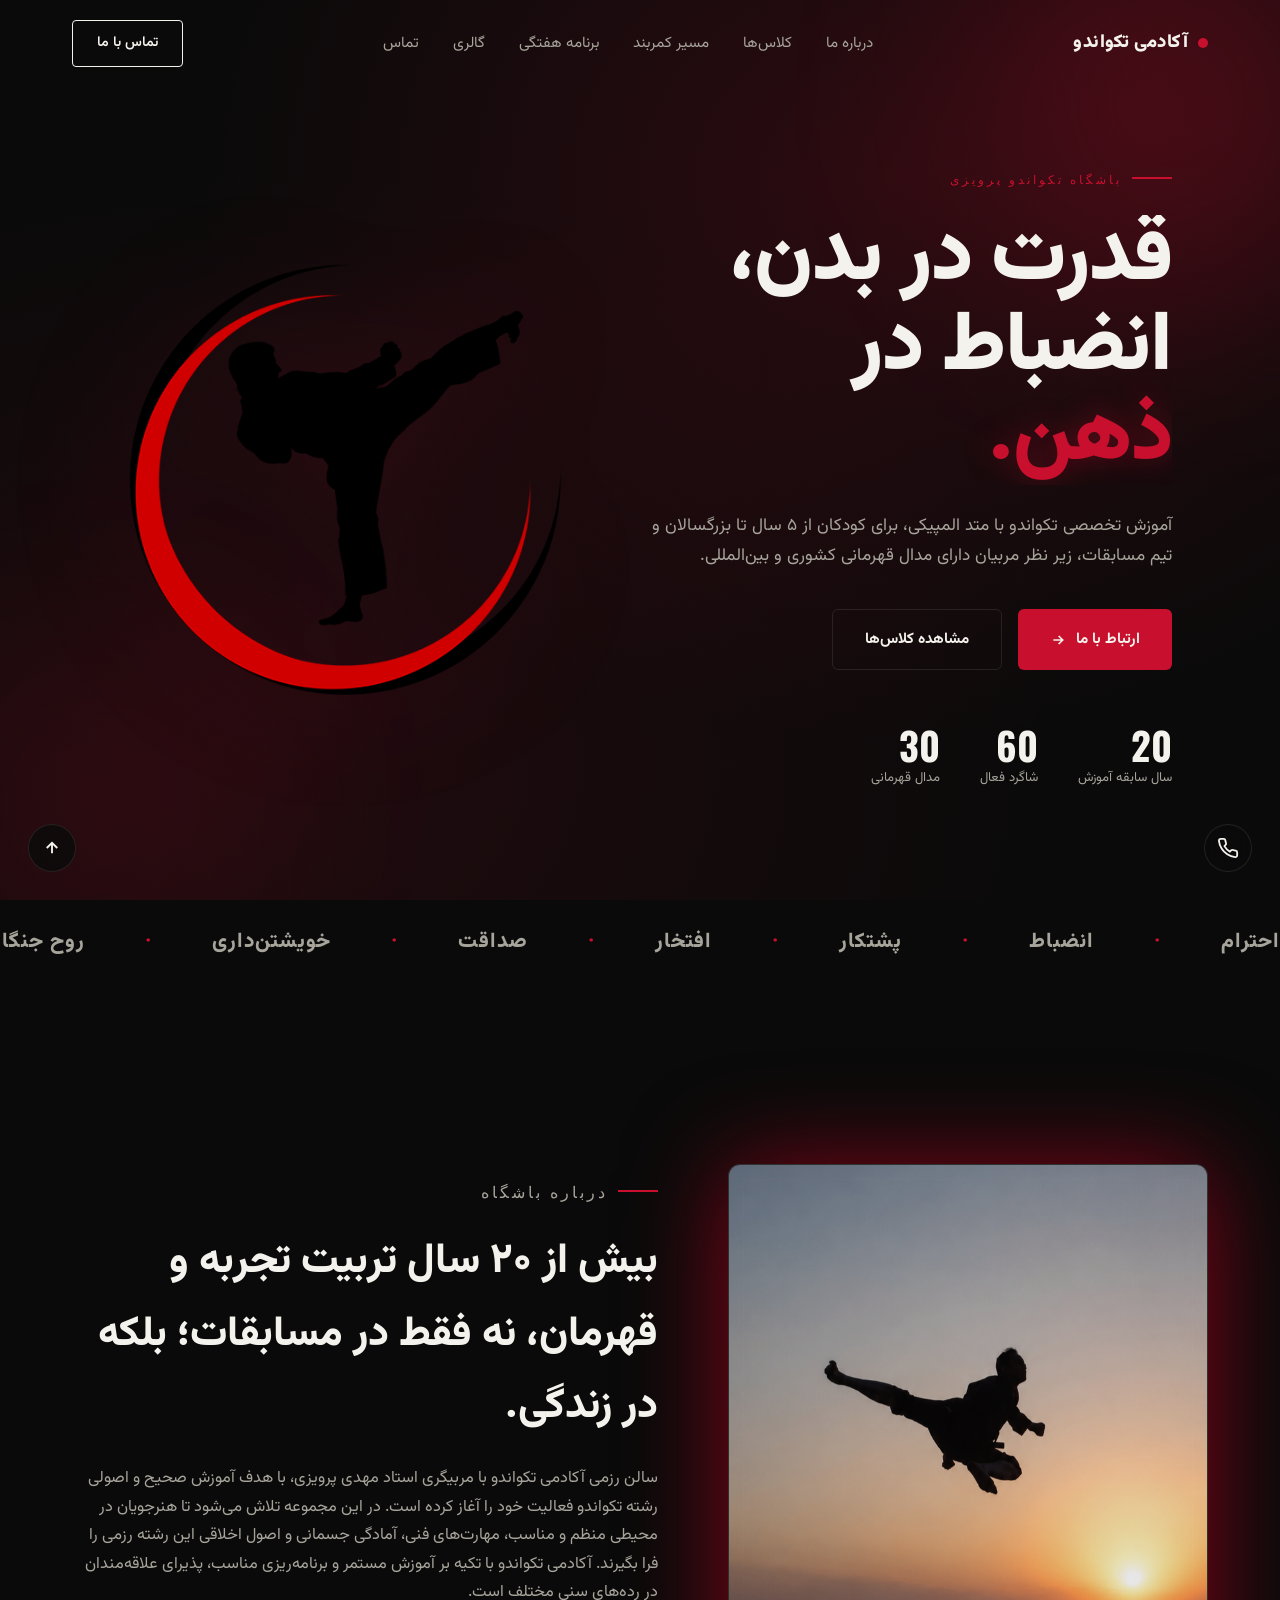
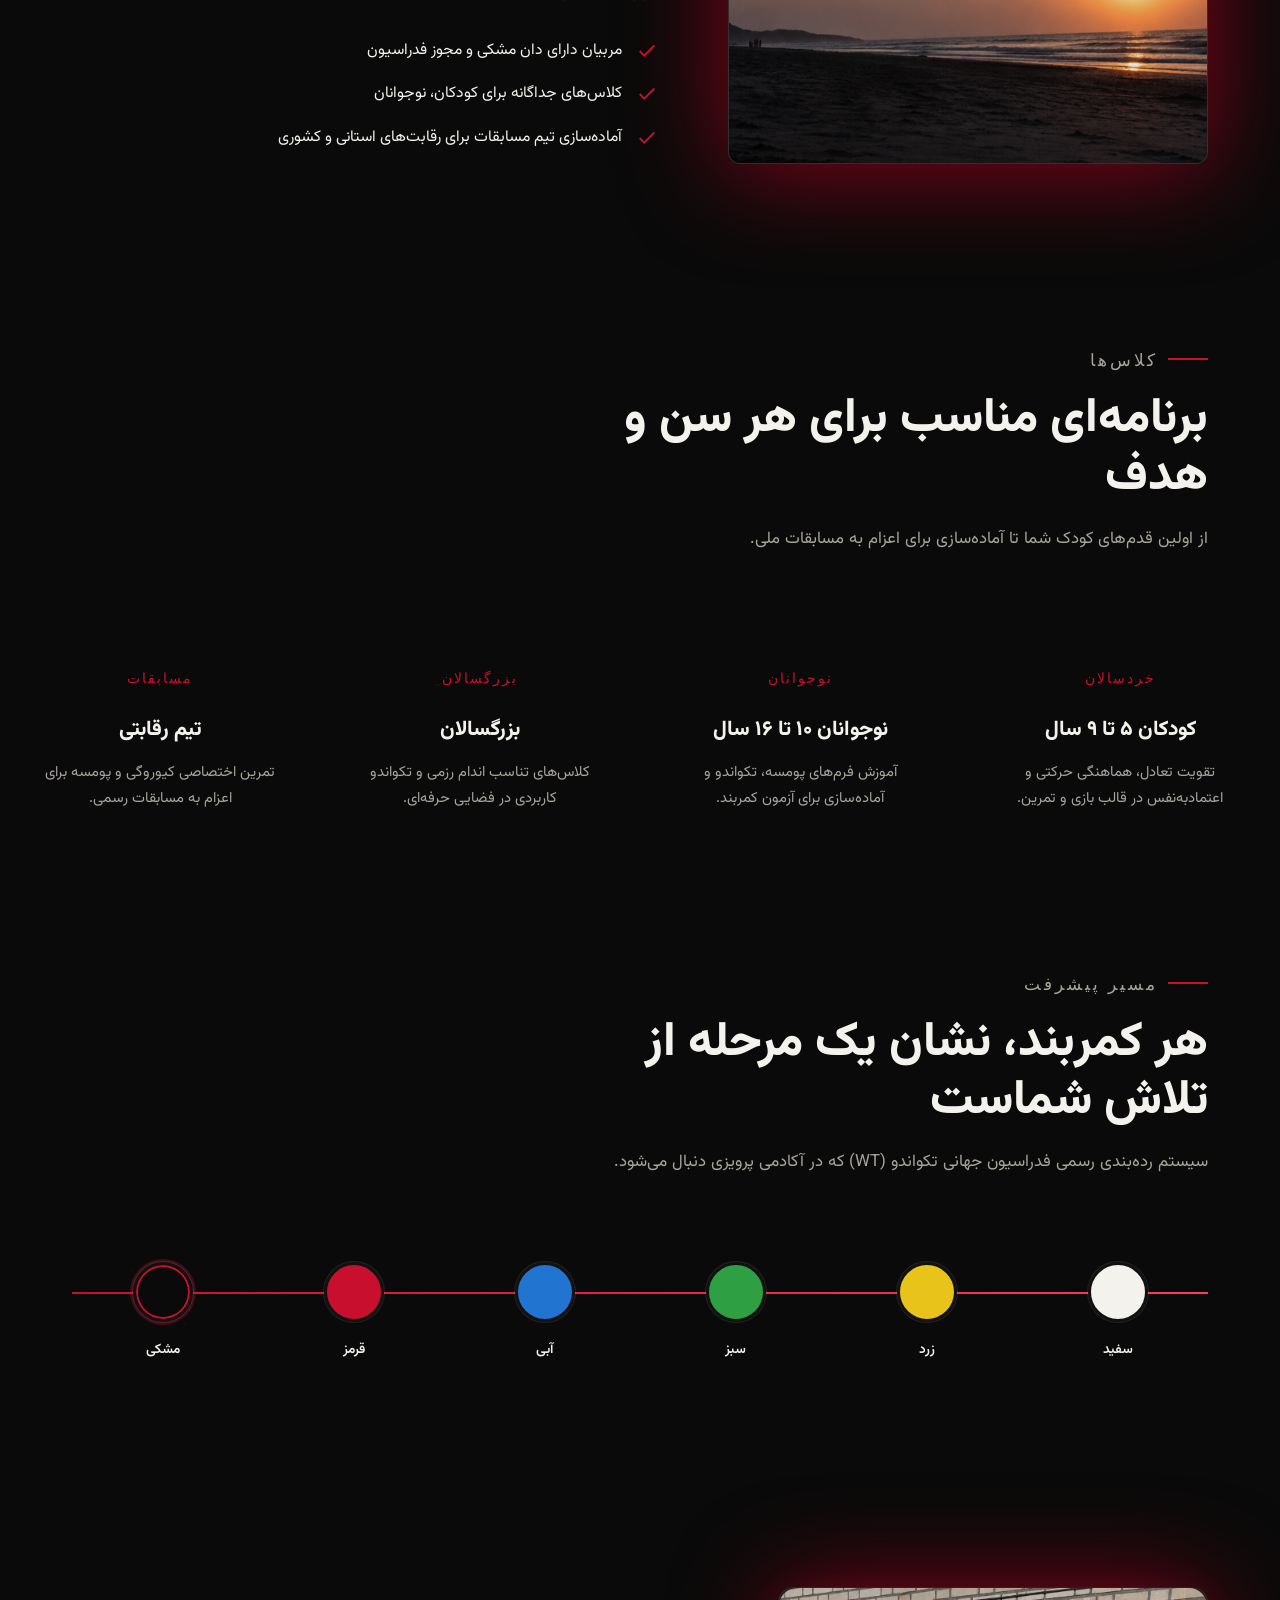
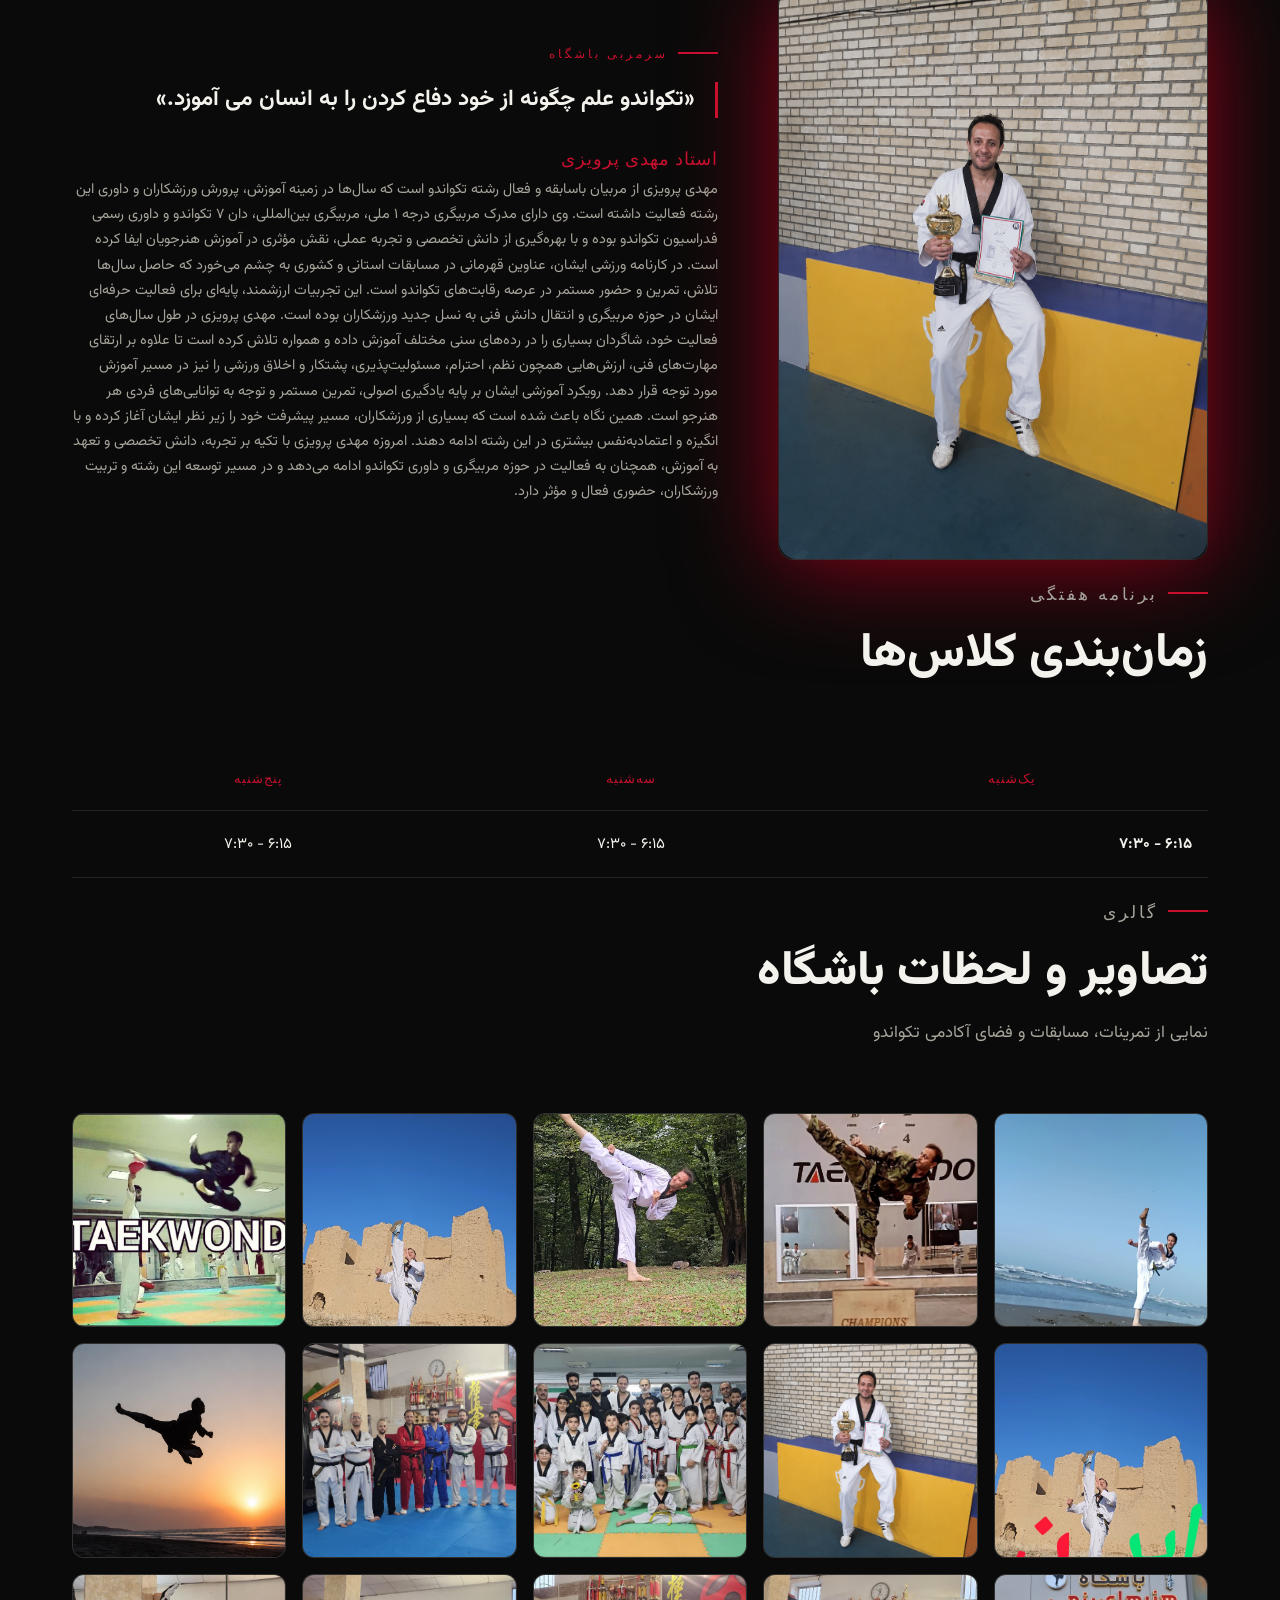
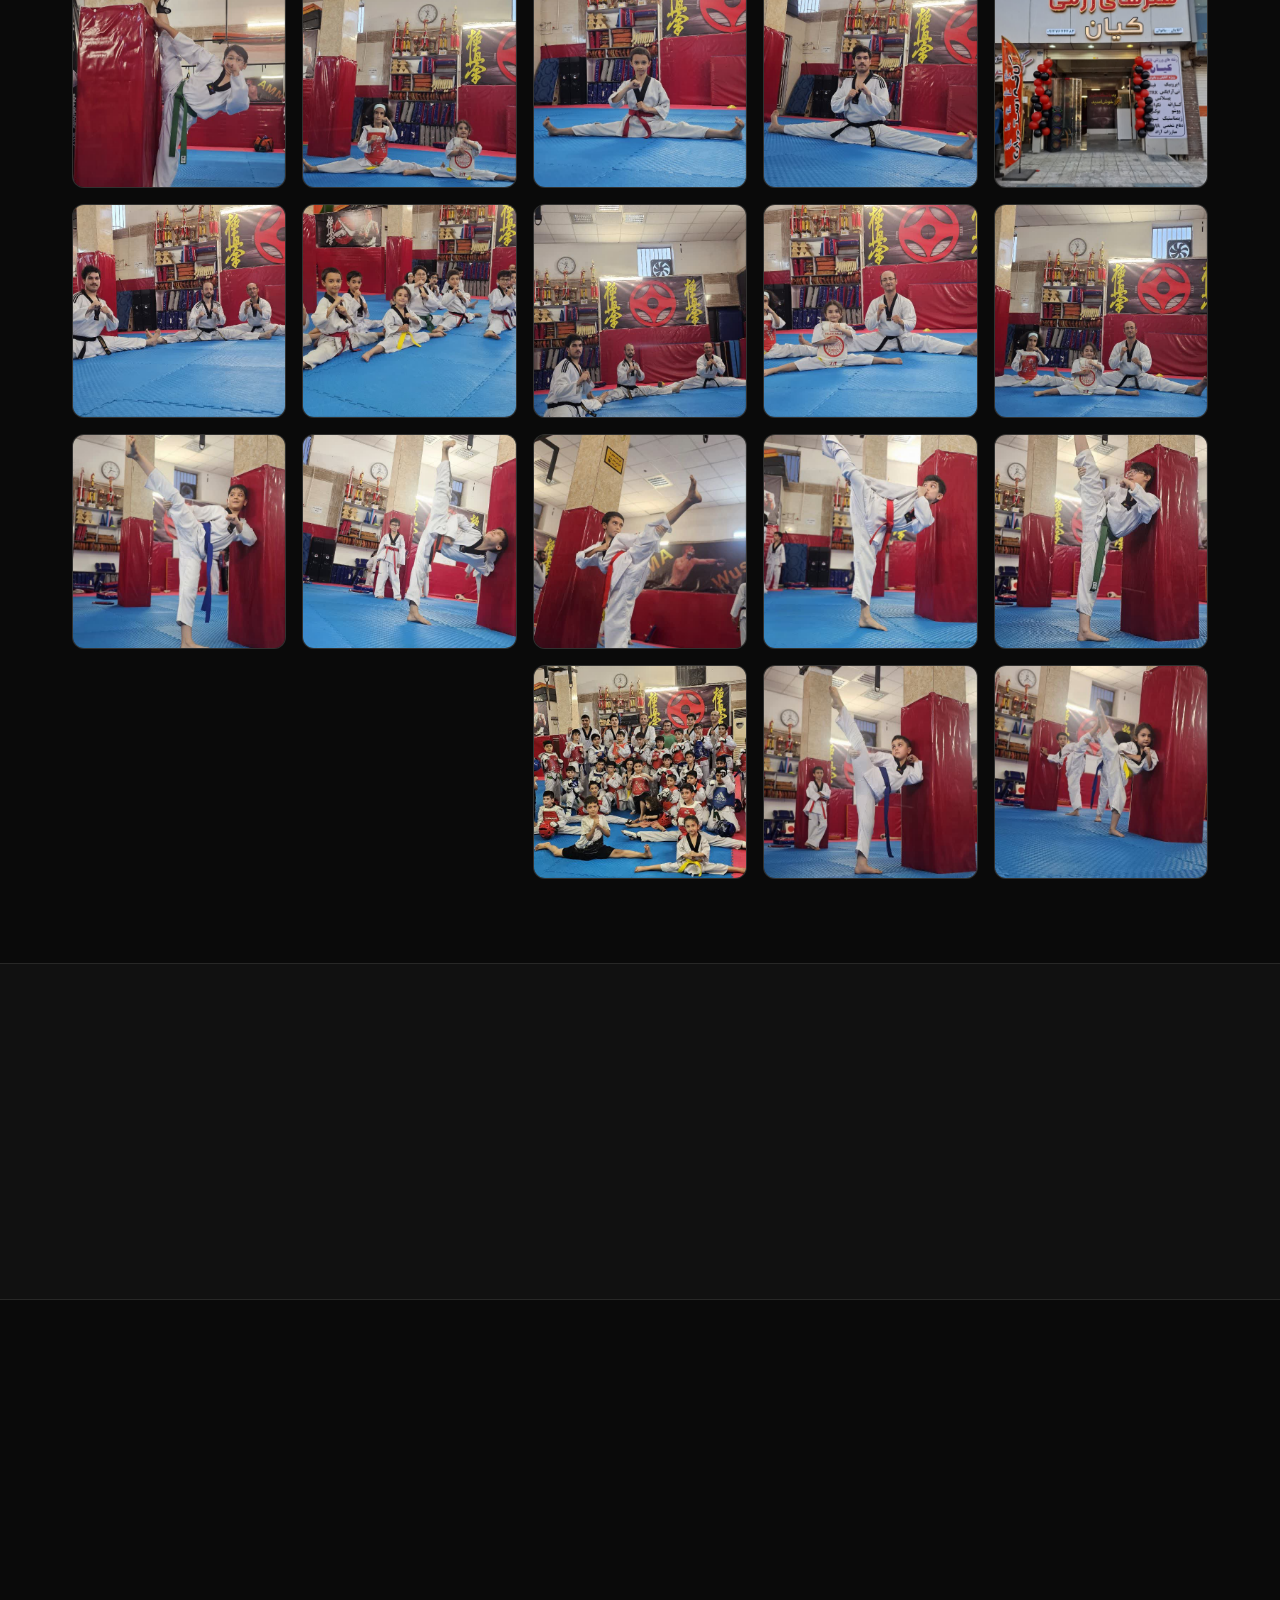
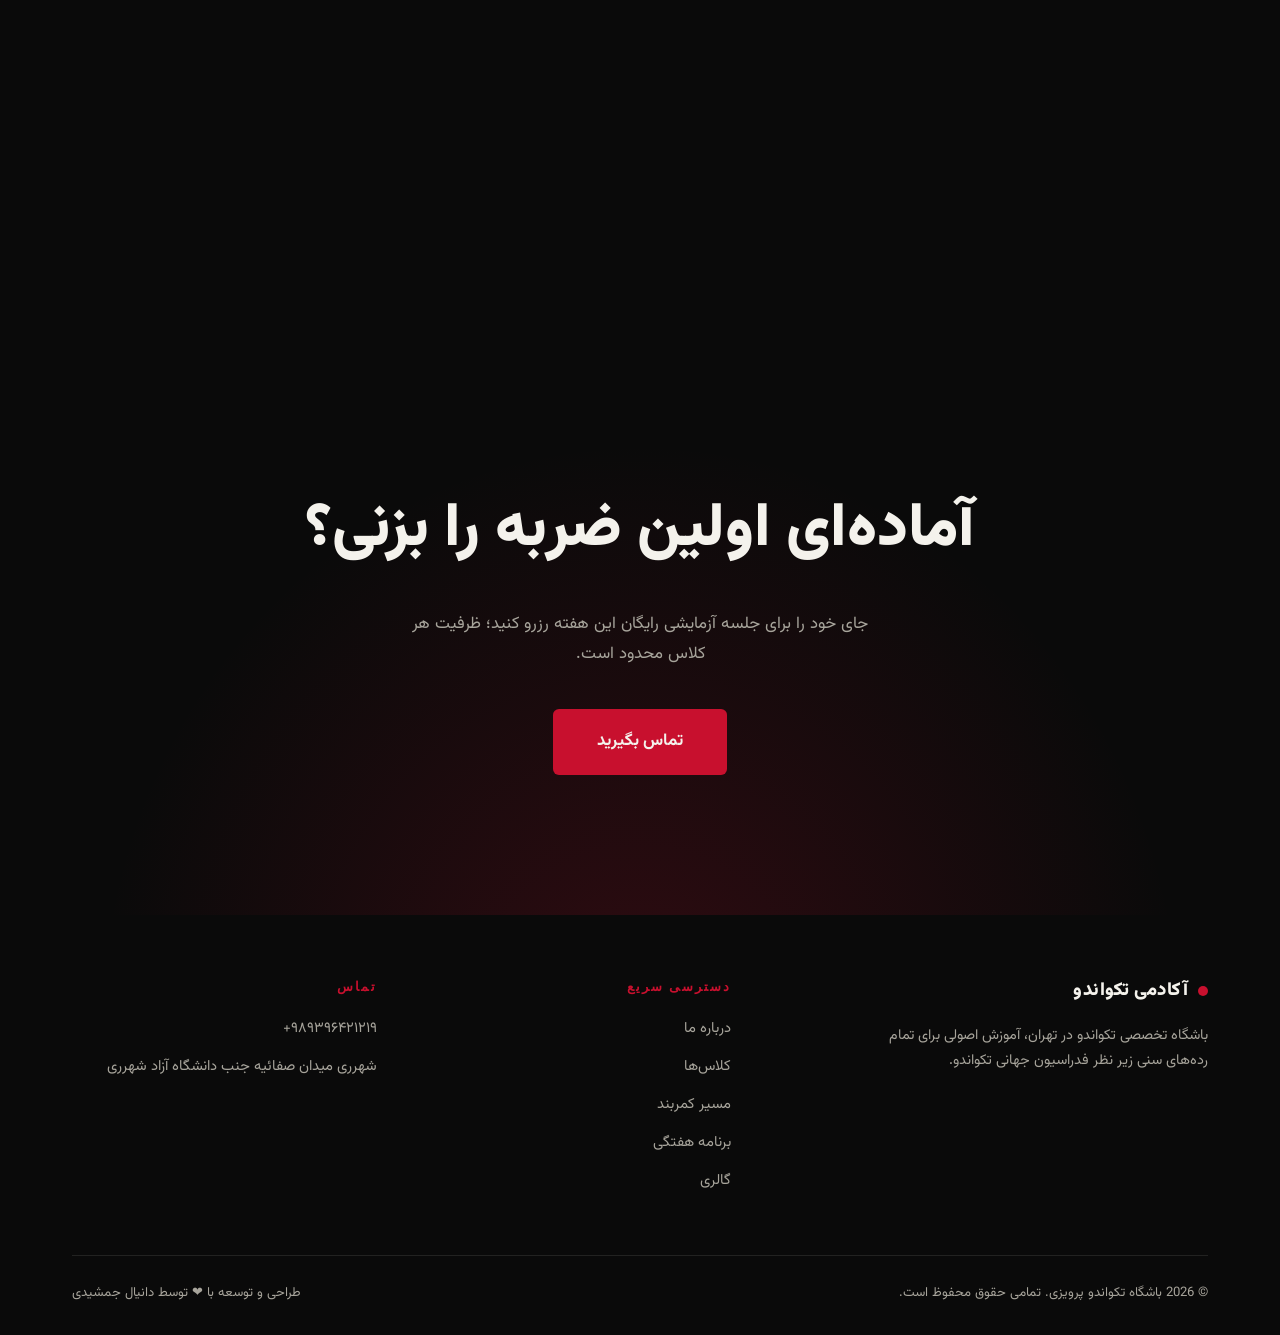
==== commit 3a0882ae: "Edit Text" ====
--- a/index.html
+++ b/index.html
@@ -119,12 +119,12 @@
         "alternateName": "Parvizi Taekwondo Academy",
         "description": "آموزش تکواندو برای کودکان، نوجوانان و بزرگسالان با مربیان بین‌المللی دارای مدال جهانی.",
         "url": "https://tkdparvizi.github.io/",
-        "telephone": "+989124095034",
+        "telephone": "+989396421219",
         "priceRange": "$$",
         "image": "https://tkdparvizi.github.io/assets/images/1.png?v=1",
         "address": {
           "@type": "PostalAddress",
-          "streetAddress": "میدان صفائیه، جنب دانشگاه آزاد شهرری",
+          "streetAddress": " شهرری میدان صفائیه، جنب دانشگاه آزاد شهرری",
           "addressLocality": "تهران",
           "addressRegion": "تهران",
           "postalCode": "1234567890",
@@ -175,7 +175,7 @@
     <!-- ==================== NAV ==================== -->
     <header class="site-nav" id="siteNav">
       <div class="wrap nav-inner">
-        <a href="#top" class="brand"><span class="dot"></span> آکادمی پرویزی</a>
+        <a href="#top" class="brand"><span class="dot"></span> آکادمی تکواندو</a>
         <nav class="nav-links" id="navLinks">
           <a href="#about">درباره ما</a>
           <a href="#programs">کلاس‌ها</a>
@@ -281,10 +281,9 @@
                 زندگی.
               </h2>
               <p>
-                باشگاه تکواندو آکادمی پرویزی با هدف آموزش اصولی ورزش رزمی تأسیس
-                شد. سالن اختصاصی با کفپوش استاندارد تاتامی، دوربین مداربسته برای
-                والدین و برنامه تمرینی متناسب با هر رده سنی، تجربه‌ای حرفه‌ای را
-                برای شاگردان رقم می‌زند.
+              سالن رزمی آکادمی تکواندو با مربیگری استاد مهدی پرویزی، با هدف آموزش صحیح و اصولی رشته تکواندو فعالیت خود را آغاز کرده است.
+              در این مجموعه تلاش می‌شود تا هنرجویان در محیطی منظم و مناسب، مهارت‌های فنی، آمادگی جسمانی و اصول اخلاقی این رشته رزمی را فرا بگیرند.
+              آکادمی تکواندو با تکیه بر آموزش مستمر و برنامه‌ریزی مناسب، پذیرای علاقه‌مندان در رده‌های سنی مختلف است.
               </p>
               <ul class="about-list">
                 <li>
@@ -307,7 +306,7 @@
                   >
                     <path d="M20 6L9 17l-5-5" />
                   </svg>
-                  کلاس‌های جداگانه برای کودکان، نوجوانان و بانوان
+                  کلاس‌های جداگانه برای کودکان، نوجوانان
                 </li>
                 <li>
                   <svg
@@ -496,7 +495,7 @@
           <div class="sec-head reveal">
             <p class="sec-tag">گالری</p>
             <h2>تصاویر و لحظات باشگاه</h2>
-            <p>نمایی از تمرینات، مسابقات و فضای باشگاه پرویزی</p>
+            <p>نمایی از تمرینات، مسابقات و فضای آکادمی تکواندو</p>
           </div>
           <div class="gallery-grid reveal" id="galleryGrid">
             <!-- items will be injected by JS -->
@@ -630,7 +629,7 @@
                 </svg>
                 <div>
                   <b>آدرس باشگاه</b
-                  ><span>میدان صفائیه جنب دانشگاه آزاد شهرری</span>
+                  ><span> شهرری میدان صفائیه جنب دانشگاه آزاد شهرری</span>
                 </div>
               </li>
               <li>
@@ -644,7 +643,7 @@
                     d="M22 16.92v3a2 2 0 01-2.18 2 19.79 19.79 0 01-8.63-3.07 19.5 19.5 0 01-6-6 19.79 19.79 0 01-3.07-8.67A2 2 0 014.11 2h3a2 2 0 012 1.72c.127.96.361 1.903.7 2.81a2 2 0 01-.45 2.11L8.09 9.91a16 16 0 006 6l1.27-1.27a2 2 0 012.11-.45c.907.339 1.85.573 2.81.7A2 2 0 0122 16.92z"
                   />
                 </svg>
-                <div><b>شماره تماس</b><span dir="ltr">+۹۸۹۱۲۴۰۹۵۰۳۴</span></div>
+                <div><b>شماره تماس</b><span dir="ltr">+۹۸۹۳۹۶۴۲۱۲۱۹</span></div>
               </li>
               <li>
                 <svg
@@ -683,7 +682,7 @@
             جای خود را برای جلسه آزمایشی رایگان این هفته رزرو کنید؛ ظرفیت هر
             کلاس محدود است.
           </p>
-          <a href="tel:+989124095034" class="btn btn-primary">تماس بگیرید</a>
+          <a href="tel:+989396421219" class="btn btn-primary">تماس بگیرید</a>
         </div>
       </section>
     </main>
@@ -694,7 +693,7 @@
         <div class="footer-grid">
           <div class="footer-brand">
             <a href="#top" class="brand"
-              ><span class="dot"></span> آکادمی پرویزی</a
+              ><span class="dot"></span> آکادمی تکواندو</a
             >
             <p>
               باشگاه تخصصی تکواندو در تهران، آموزش اصولی برای تمام رده‌های سنی
@@ -714,9 +713,9 @@
           <div class="footer-col">
             <h4>تماس</h4>
             <ul>
-              <li><a href="tel:+989124095034" dir="ltr">+۹۸۹۱۲۴۰۹۵۰۳۴</a></li>
+              <li><a href="tel:+989396421219" dir="ltr">+۹۸۹۳۹۶۴۲۱۲۱۹</a></li>
               <li>
-                <a href="#contact">میدان صفائیه جنب دانشگاه آزاد شهرری</a>
+                <a href="#contact"> شهرری میدان صفائیه جنب دانشگاه آزاد شهرری</a>
               </li>
             </ul>
           </div>
@@ -748,7 +747,7 @@
 
     <!-- دکمه تماس (سمت راست) -->
     <a
-      href="tel:+989124095034"
+      href="tel:+989396421219"
       class="call-btn"
       id="callBtn"
       aria-label="تماس با ما"
